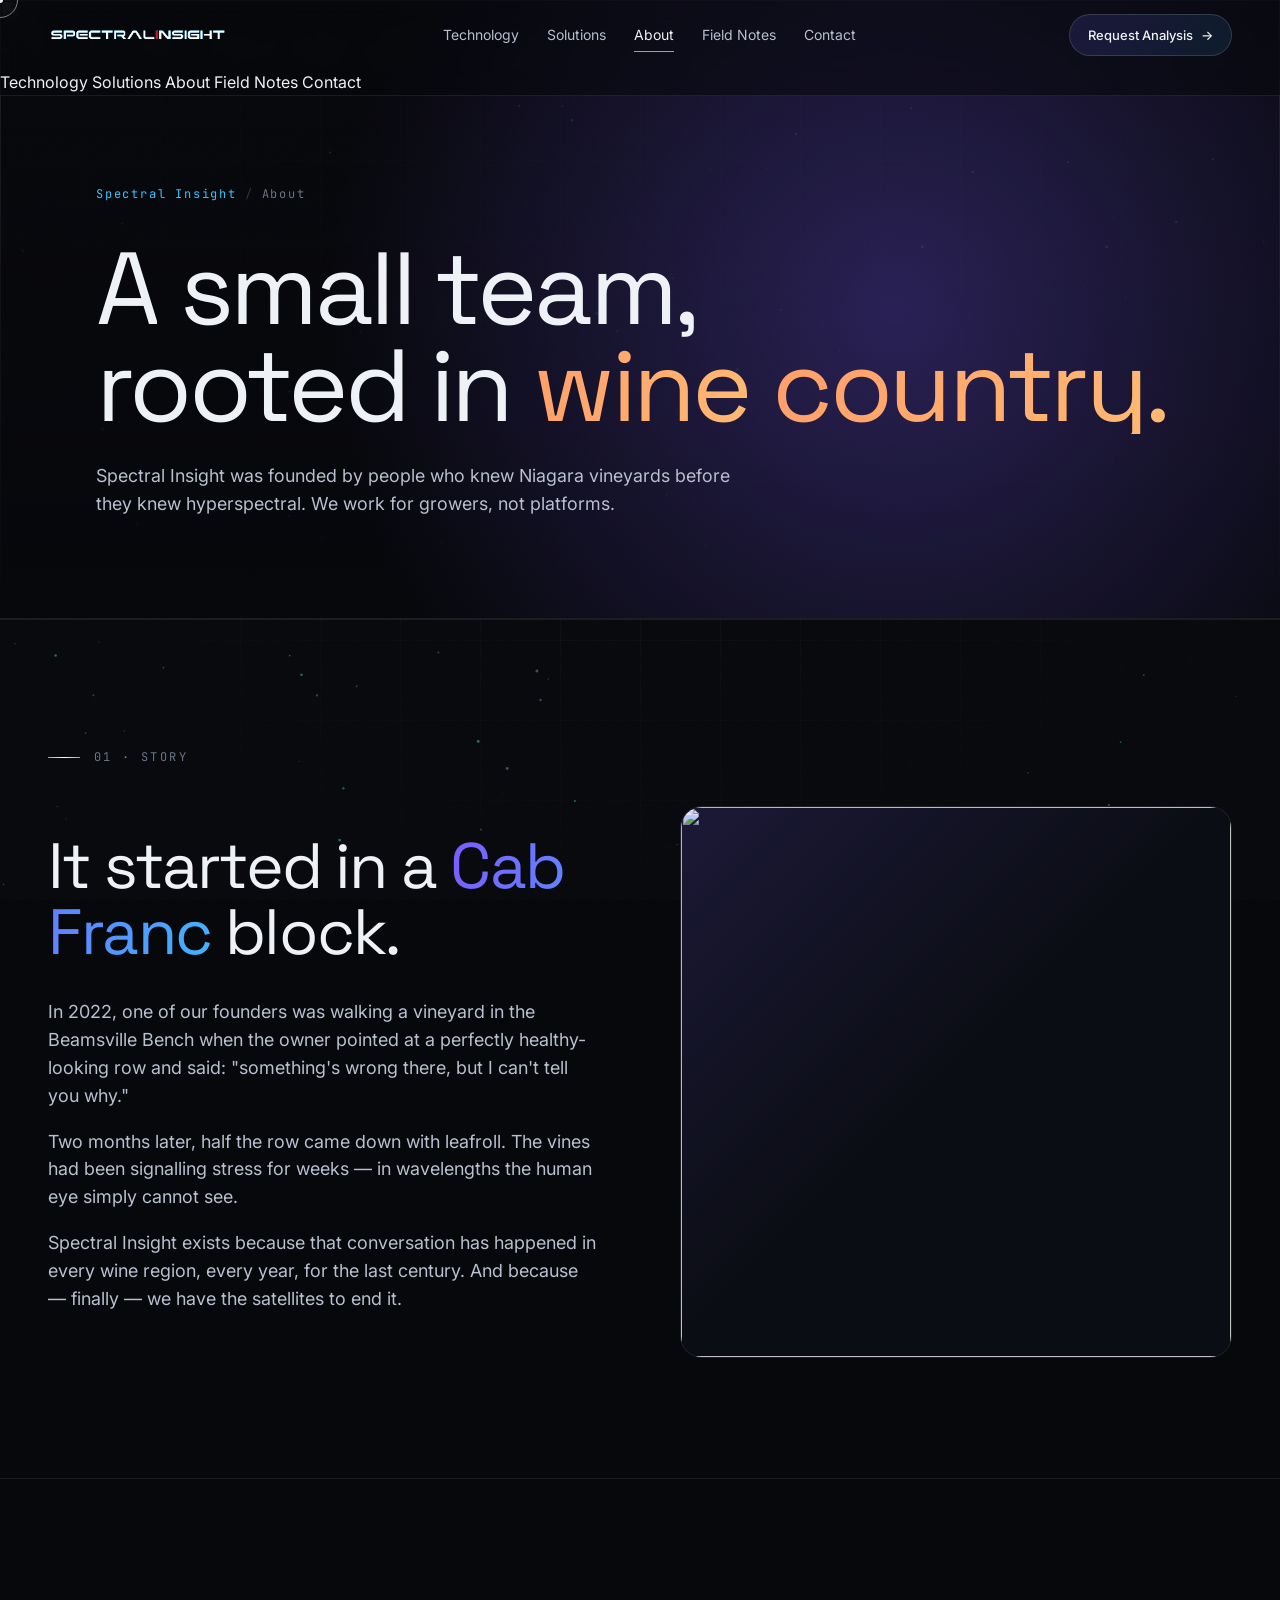
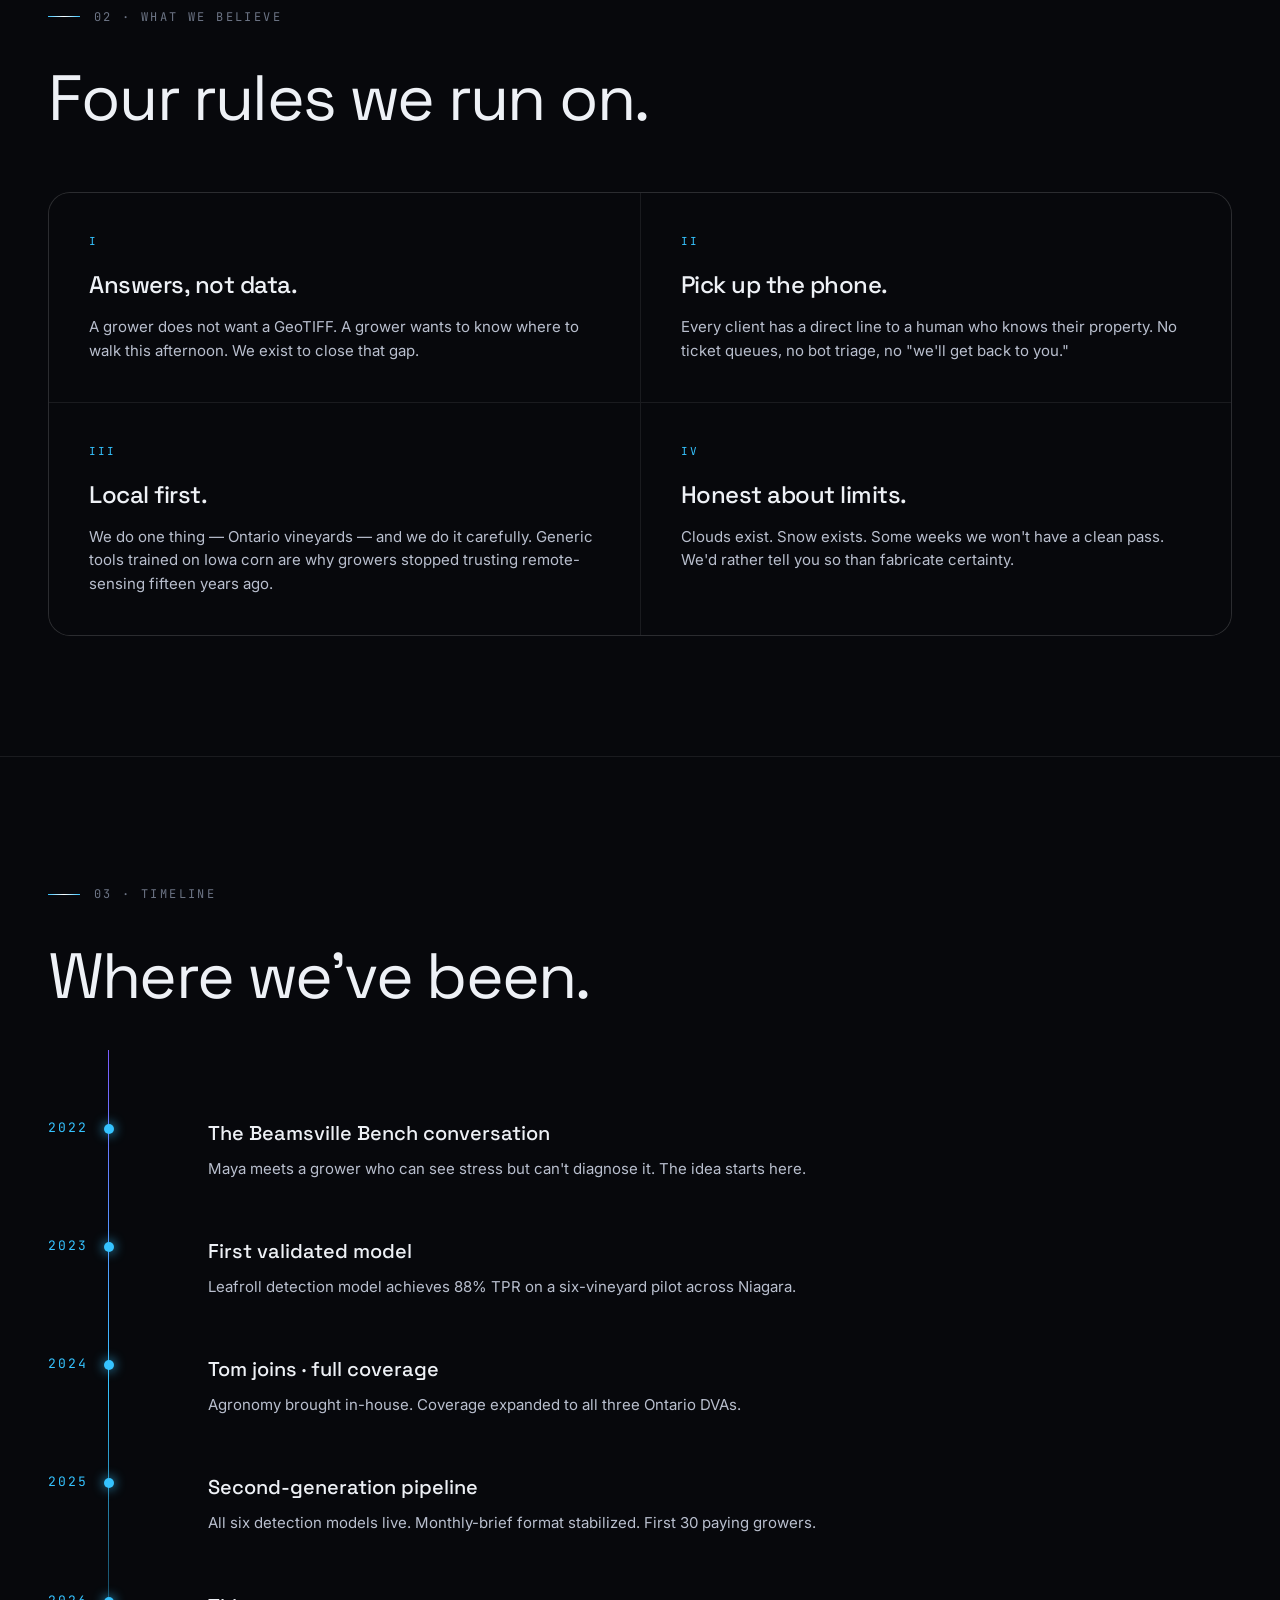
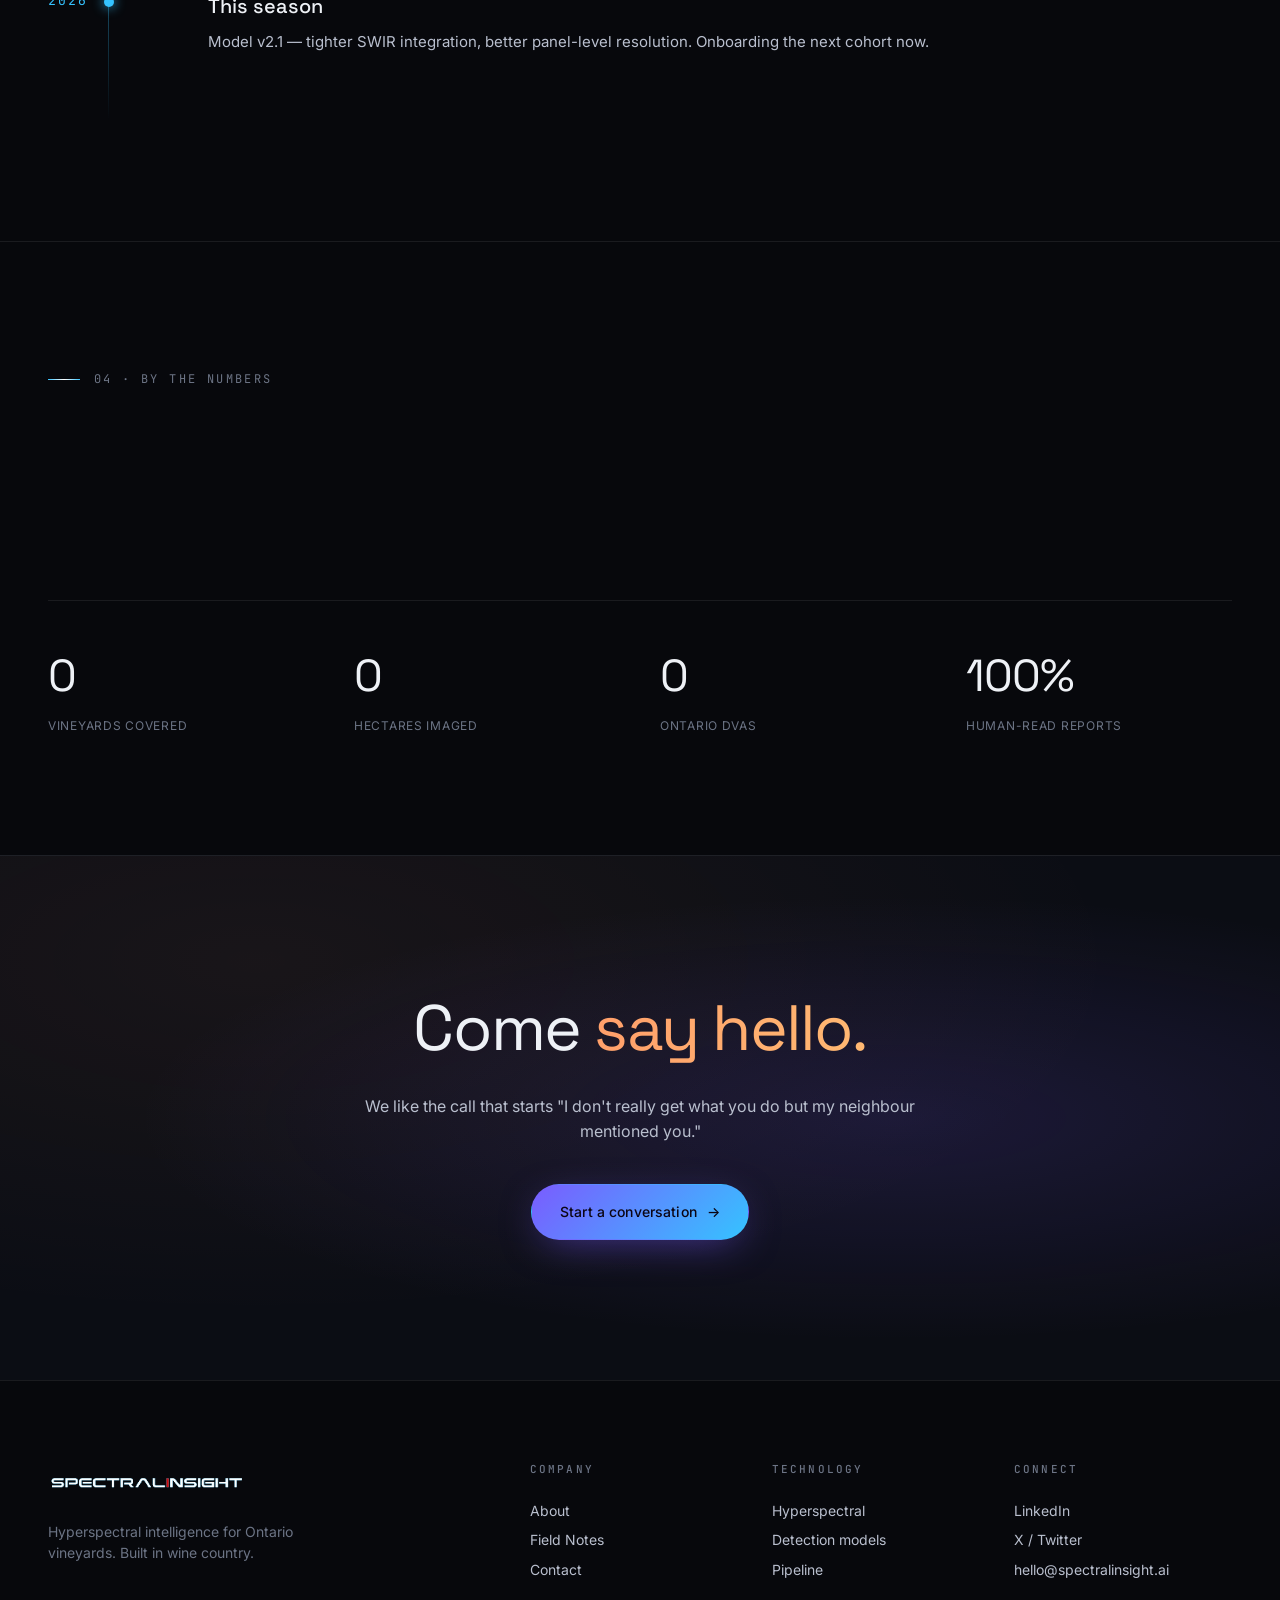
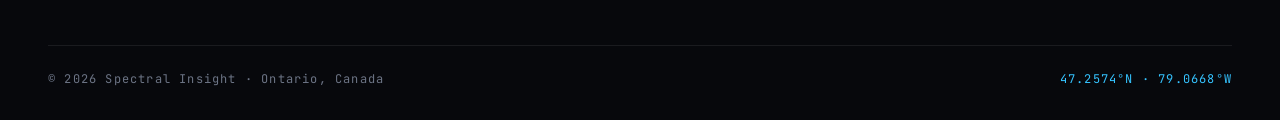
==== about.html @ 25aeb868 "Initial commit: Spectral Insight futuristic multi-page website Seven-page site for a hyperspectral v" ====
<!DOCTYPE html>
<html lang="en">
<head>
  <meta charset="UTF-8" />
  <meta name="viewport" content="width=device-width, initial-scale=1.0" />
  <title>About — Spectral Insight</title>
  <meta name="description" content="A small team in Ontario wine country turning orbital signal into morning-coffee reading." />
  <link rel="preconnect" href="https://fonts.googleapis.com" />
  <link rel="preconnect" href="https://fonts.gstatic.com" crossorigin />
  <link href="https://fonts.googleapis.com/css2?family=Space+Grotesk:wght@300;400;500;600;700&family=Inter:wght@300;400;500;600&family=JetBrains+Mono:wght@400;500&display=swap" rel="stylesheet" />
  <link rel="stylesheet" href="styles.css" />
</head>
<body>

  <div class="loader" id="loader">
    <div class="loader-orbit"></div>
    <div class="loader-progress"></div>
    <div class="loader-label">INITIALIZING · ABOUT</div>
  </div>

  <div class="cursor"></div>
  <div class="cursor-follow"></div>
  <div class="scroll-progress" id="scrollProgress"></div>

  <canvas class="starfield" id="starfield"></canvas>
  <div class="grid-overlay"></div>
  <div class="noise"></div>

  <header class="nav" id="nav">
    <div class="nav-inner">
      <a href="index.html" class="logo" data-hover>
        <img src="logo.png" alt="Spectral Insight" class="logo-img" />
      </a>
      <nav class="nav-links">
        <a href="technology.html" data-hover>Technology</a>
        <a href="solutions.html" data-hover>Solutions</a>
        <a href="about.html" class="active" data-hover>About</a>
        <a href="insights.html" data-hover>Field Notes</a>
        <a href="contact.html" data-hover>Contact</a>
      </nav>
      <a href="contact.html" class="cta-pill" data-hover>
        <span>Request Analysis</span>
        <span class="cta-arrow">→</span>
      </a>
      <button class="nav-menu-btn" id="menuBtn" aria-label="Menu"><span></span><span></span><span></span></button>
    </div>
    <div class="nav-mobile" id="navMobile">
      <a href="technology.html">Technology</a>
      <a href="solutions.html">Solutions</a>
      <a href="about.html">About</a>
      <a href="insights.html">Field Notes</a>
      <a href="contact.html">Contact</a>
    </div>
  </header>

  <!-- PAGE HEADER -->
  <section class="page-header">
    <div class="page-header-bg">
      <img src="https://images.unsplash.com/photo-1519046904884-53103b34b206?w=2400&q=85" alt="" />
    </div>
    <div class="container">
      <div class="breadcrumb">
        <a href="index.html">Spectral Insight</a>
        <span class="sep">/</span>
        <span>About</span>
      </div>
      <h1 class="page-title split-reveal">
        <span class="word"><span>A</span></span>
        <span class="word"><span>small</span></span>
        <span class="word"><span>team,</span></span><br>
        <span class="word"><span>rooted</span></span>
        <span class="word"><span>in</span></span>
        <span class="word"><span class="gradient-text-warm">wine</span></span>
        <span class="word"><span class="gradient-text-warm">country.</span></span>
      </h1>
      <p class="page-subtitle">
        Spectral Insight was founded by people who knew Niagara vineyards
        before they knew hyperspectral. We work for growers, not platforms.
      </p>
    </div>
  </section>

  <!-- STORY -->
  <section class="tech-section">
    <div class="container">
      <div class="section-label">
        <span class="label-bar"></span>
        01 · STORY
      </div>
      <div class="tech-split">
        <div>
          <h2 class="h-big">
            It started in a <span class="gradient-text">Cab Franc</span> block.
          </h2>
          <p class="lead">
            In 2022, one of our founders was walking a vineyard in the
            Beamsville Bench when the owner pointed at a perfectly healthy-looking
            row and said: "something's wrong there, but I can't tell you why."
          </p>
          <p class="lead">
            Two months later, half the row came down with leafroll.
            The vines had been signalling stress for weeks — in wavelengths
            the human eye simply cannot see.
          </p>
          <p class="lead">
            Spectral Insight exists because that conversation has happened in
            every wine region, every year, for the last century. And because
            — finally — we have the satellites to end it.
          </p>
        </div>
        <div class="tech-viz">
          <img src="https://images.unsplash.com/photo-1470162656305-6f429ba817bf?w=1200&q=85" alt="" />
          <div class="tech-viz-overlay"></div>
        </div>
      </div>
    </div>
  </section>

  <!-- VALUES -->
  <section class="tech-section">
    <div class="container">
      <div class="section-label">
        <span class="label-bar"></span>
        02 · WHAT WE BELIEVE
      </div>
      <h2 class="h-big">Four rules we run on.</h2>

      <div class="values-grid">
        <div class="value-cell" data-hover>
          <div class="num">I</div>
          <h3>Answers, not data.</h3>
          <p>A grower does not want a GeoTIFF. A grower wants to know where
          to walk this afternoon. We exist to close that gap.</p>
        </div>
        <div class="value-cell" data-hover>
          <div class="num">II</div>
          <h3>Pick up the phone.</h3>
          <p>Every client has a direct line to a human who knows their
          property. No ticket queues, no bot triage, no "we'll get back to you."</p>
        </div>
        <div class="value-cell" data-hover>
          <div class="num">III</div>
          <h3>Local first.</h3>
          <p>We do one thing — Ontario vineyards — and we do it carefully.
          Generic tools trained on Iowa corn are why growers stopped
          trusting remote-sensing fifteen years ago.</p>
        </div>
        <div class="value-cell" data-hover>
          <div class="num">IV</div>
          <h3>Honest about limits.</h3>
          <p>Clouds exist. Snow exists. Some weeks we won't have a clean
          pass. We'd rather tell you so than fabricate certainty.</p>
        </div>
      </div>
    </div>
  </section>

  <!-- TIMELINE -->
  <section class="tech-section">
    <div class="container">
      <div class="section-label">
        <span class="label-bar"></span>
        03 · TIMELINE
      </div>
      <h2 class="h-big">Where we've been.</h2>

      <div class="timeline">
        <div class="timeline-item" data-hover>
          <div class="year">2022</div>
          <div>
            <h4>The Beamsville Bench conversation</h4>
            <p>Maya meets a grower who can see stress but can't diagnose it. The idea starts here.</p>
          </div>
        </div>
        <div class="timeline-item" data-hover>
          <div class="year">2023</div>
          <div>
            <h4>First validated model</h4>
            <p>Leafroll detection model achieves 88% TPR on a six-vineyard pilot across Niagara.</p>
          </div>
        </div>
        <div class="timeline-item" data-hover>
          <div class="year">2024</div>
          <div>
            <h4>Tom joins · full coverage</h4>
            <p>Agronomy brought in-house. Coverage expanded to all three Ontario DVAs.</p>
          </div>
        </div>
        <div class="timeline-item" data-hover>
          <div class="year">2025</div>
          <div>
            <h4>Second-generation pipeline</h4>
            <p>All six detection models live. Monthly-brief format stabilized. First 30 paying growers.</p>
          </div>
        </div>
        <div class="timeline-item" data-hover>
          <div class="year">2026</div>
          <div>
            <h4>This season</h4>
            <p>Model v2.1 — tighter SWIR integration, better panel-level resolution. Onboarding the next cohort now.</p>
          </div>
        </div>
      </div>
    </div>
  </section>

  <!-- NUMBERS -->
  <section class="tech-section" style="border-top: 1px solid var(--line);">
    <div class="container">
      <div class="section-label">
        <span class="label-bar"></span>
        04 · BY THE NUMBERS
      </div>
      <h2 class="h-big">Ontario coverage, <span class="gradient-text">2026 season.</span></h2>
      <div class="hero-stats" style="max-width: 100%; grid-template-columns: repeat(4, 1fr); margin-top: 40px;">
        <div class="stat">
          <div class="stat-num" data-count="47">0</div>
          <div class="stat-label">Vineyards covered</div>
        </div>
        <div class="stat">
          <div class="stat-num" data-count="1240">0</div>
          <div class="stat-label">Hectares imaged</div>
        </div>
        <div class="stat">
          <div class="stat-num" data-count="3">0</div>
          <div class="stat-label">Ontario DVAs</div>
        </div>
        <div class="stat">
          <div class="stat-num">100%</div>
          <div class="stat-label">Human-read reports</div>
        </div>
      </div>
    </div>
  </section>

  <!-- CTA -->
  <section class="cta-final">
    <div class="container">
      <div style="max-width: 700px; text-align:center; margin: 0 auto;">
        <h2 class="h-big">
          Come <span class="gradient-text-warm">say hello.</span>
        </h2>
        <p class="lead" style="margin-left:auto; margin-right:auto;">
          We like the call that starts "I don't really get what you do but my neighbour mentioned you."
        </p>
        <div style="margin-top: 40px;">
          <a href="contact.html" class="btn btn-primary magnetic" data-hover>
            <span>Start a conversation</span>
            <span class="cta-arrow">→</span>
          </a>
        </div>
      </div>
    </div>
  </section>

  <footer class="footer">
    <div class="container">
      <div class="footer-top">
        <div class="footer-brand">
          <div class="logo">
            <img src="logo.png" alt="Spectral Insight" class="logo-img" />
          </div>
          <p class="muted">Hyperspectral intelligence for Ontario vineyards. Built in wine country.</p>
        </div>
        <div class="footer-cols">
          <div>
            <h4>Company</h4>
            <a href="about.html">About</a>
            <a href="insights.html">Field Notes</a>
            <a href="contact.html">Contact</a>
          </div>
          <div>
            <h4>Technology</h4>
            <a href="technology.html">Hyperspectral</a>
            <a href="solutions.html">Detection models</a>
            <a href="technology.html#pipeline">Pipeline</a>
          </div>
          <div>
            <h4>Connect</h4>
            <a href="#">LinkedIn</a>
            <a href="#">X / Twitter</a>
            <a href="mailto:hello@spectralinsight.ai">hello@spectralinsight.ai</a>
          </div>
        </div>
      </div>
      <div class="footer-bottom">
        <span>© 2026 Spectral Insight · Ontario, Canada</span>
        <span class="mono">47.2574°N · 79.0668°W</span>
      </div>
    </div>
  </footer>

  <script src="script.js"></script>
</body>
</html>
---- styles.css ----
/* ============================================================
   SPECTRAL INSIGHT — FUTURISTIC MULTI-PAGE SITE
   Design language: dark orbital, hyperspectral violet→cyan,
   warm amber accents, heavy animation, scientific typography.
   ============================================================ */

:root {
  --bg:        #07080c;
  --bg-2:      #0b0d14;
  --bg-3:      #11131d;
  --bg-card:   #0e1018;
  --ink:       #eef1f6;
  --ink-2:     #b9bfce;
  --ink-mute:  #6c7485;
  --line:      rgba(255,255,255,0.08);
  --line-2:    rgba(255,255,255,0.14);

  /* hyperspectral violet → cyan → green */
  --acc-1: #7a5cff;
  --acc-2: #35c3ff;
  --acc-3: #5affd1;
  /* warm — sunrise over vineyards */
  --warm-1: #ff9f6a;
  --warm-2: #ffd27a;
  /* semantic */
  --danger: #ff5478;
  --ok:     #6bfcb0;

  --radius: 14px;
  --radius-lg: 22px;
  --max: 1280px;
  --max-wide: 1480px;
  --pad: clamp(20px, 4vw, 48px);

  --font-display: 'Space Grotesk', system-ui, sans-serif;
  --font-body:    'Inter', system-ui, sans-serif;
  --font-mono:    'JetBrains Mono', ui-monospace, monospace;

  --ease-out: cubic-bezier(0.22, 1, 0.36, 1);
  --ease-in-out: cubic-bezier(0.65, 0, 0.35, 1);
}

* { box-sizing: border-box; margin: 0; padding: 0; }

html {
  scroll-behavior: smooth;
  scrollbar-color: #35c3ff #0b0d14;
  scrollbar-width: thin;
}
html::-webkit-scrollbar { width: 8px; }
html::-webkit-scrollbar-track { background: var(--bg-2); }
html::-webkit-scrollbar-thumb { background: linear-gradient(180deg, var(--acc-1), var(--acc-2)); border-radius: 4px; }

body {
  font-family: var(--font-body);
  background: var(--bg);
  color: var(--ink);
  line-height: 1.55;
  -webkit-font-smoothing: antialiased;
  overflow-x: hidden;
  cursor: none;
}
@media (pointer: coarse) { body { cursor: auto; } .cursor, .cursor-follow { display: none !important; } }

img { display: block; max-width: 100%; }
a { color: inherit; text-decoration: none; }
button { font: inherit; cursor: none; border: none; background: none; color: inherit; }

.container {
  max-width: var(--max);
  margin: 0 auto;
  padding: 0 var(--pad);
}
.container-wide {
  max-width: var(--max-wide);
  margin: 0 auto;
  padding: 0 var(--pad);
}

/* ============================================================
   LOADER
============================================================ */
.loader {
  position: fixed; inset: 0;
  background: var(--bg);
  z-index: 9999;
  display: flex; align-items: center; justify-content: center;
  flex-direction: column; gap: 32px;
  transition: opacity .8s var(--ease-out), visibility .8s var(--ease-out);
}
.loader.done { opacity: 0; visibility: hidden; }
.loader-orbit {
  position: relative;
  width: 80px; height: 80px;
}
.loader-orbit::before,
.loader-orbit::after {
  content: ''; position: absolute; inset: 0;
  border: 1px solid var(--line-2);
  border-top-color: var(--acc-2);
  border-radius: 50%;
  animation: spin 1.6s linear infinite;
}
.loader-orbit::after {
  inset: 16px;
  border-top-color: var(--acc-1);
  animation-duration: 1.1s;
  animation-direction: reverse;
}
.loader-label {
  font-family: var(--font-mono);
  font-size: 11px;
  letter-spacing: 0.3em;
  color: var(--ink-mute);
}
.loader-progress {
  width: 160px; height: 1px;
  background: var(--line);
  overflow: hidden;
}
.loader-progress::after {
  content: '';
  display: block; height: 100%;
  background: linear-gradient(90deg, var(--acc-1), var(--acc-2));
  animation: load 1.8s var(--ease-out) forwards;
}
@keyframes load { from { width: 0; } to { width: 100%; } }
@keyframes spin { to { transform: rotate(360deg); } }

/* ============================================================
   CUSTOM CURSOR
============================================================ */
.cursor, .cursor-follow {
  position: fixed;
  pointer-events: none;
  z-index: 9998;
  top: 0; left: 0;
  transform: translate(-50%, -50%);
  transition: transform .15s ease, width .25s ease, height .25s ease, background .25s;
  mix-blend-mode: difference;
}
.cursor {
  width: 6px; height: 6px;
  background: #fff;
  border-radius: 50%;
}
.cursor-follow {
  width: 36px; height: 36px;
  border: 1px solid rgba(255,255,255,0.5);
  border-radius: 50%;
  transition: transform .4s var(--ease-out), width .3s, height .3s, border-color .3s;
}
.cursor.hover { width: 12px; height: 12px; }
.cursor-follow.hover { width: 60px; height: 60px; border-color: var(--acc-2); }

/* ============================================================
   SCROLL PROGRESS
============================================================ */
.scroll-progress {
  position: fixed; top: 0; left: 0;
  height: 2px;
  width: 0;
  background: linear-gradient(90deg, var(--acc-1), var(--acc-2), var(--acc-3));
  z-index: 999;
  transition: width .1s linear;
  box-shadow: 0 0 10px var(--acc-2);
}

/* ============================================================
   AMBIENT LAYERS
============================================================ */
.grid-overlay {
  position: fixed; inset: 0;
  background-image:
    linear-gradient(rgba(255,255,255,0.025) 1px, transparent 1px),
    linear-gradient(90deg, rgba(255,255,255,0.025) 1px, transparent 1px);
  background-size: 80px 80px;
  pointer-events: none;
  z-index: 1;
  mask-image: radial-gradient(ellipse at 50% 30%, black 40%, transparent 80%);
}
.noise {
  position: fixed; inset: 0;
  pointer-events: none;
  z-index: 2;
  opacity: 0.04;
  background-image: url("data:image/svg+xml;utf8,<svg xmlns='http://www.w3.org/2000/svg' width='120' height='120'><filter id='n'><feTurbulence type='fractalNoise' baseFrequency='0.9' numOctaves='2'/></filter><rect width='100%' height='100%' filter='url(%23n)' opacity='0.8'/></svg>");
}
.starfield {
  position: fixed; inset: 0;
  pointer-events: none;
  z-index: 1;
  opacity: 0.6;
}

/* ============================================================
   NAV
============================================================ */
.nav {
  position: fixed; top: 0; left: 0; right: 0;
  z-index: 100;
  backdrop-filter: blur(14px);
  -webkit-backdrop-filter: blur(14px);
  background: rgba(7,8,12,0.55);
  border-bottom: 1px solid var(--line);
  transition: background .3s ease, border-color .3s ease, transform .4s var(--ease-out);
}
.nav.hidden { transform: translateY(-100%); }
.nav.scrolled {
  background: rgba(7,8,12,0.85);
  border-bottom-color: rgba(255,255,255,0.12);
}
.nav-inner {
  max-width: var(--max-wide);
  margin: 0 auto;
  padding: 14px var(--pad);
  display: flex; align-items: center; justify-content: space-between;
  gap: 24px;
}
.logo {
  display: flex; align-items: center; gap: 10px;
  font-family: var(--font-display);
  font-weight: 500;
  font-size: 16px;
  letter-spacing: -0.01em;
  color: var(--ink);
}
.logo-img {
  height: 40px;
  width: auto;
  display: block;
  transition: filter .3s ease, transform .3s ease;
  filter: drop-shadow(0 0 0 var(--acc-2));
}
.logo:hover .logo-img {
  filter: drop-shadow(0 0 10px rgba(53,195,255,0.4));
  transform: translateY(-1px);
}
.footer .logo-img { height: 44px; }

.nav-links {
  display: flex; gap: 28px;
  font-size: 14px;
  color: var(--ink-2);
}
.nav-links a {
  position: relative;
  padding: 6px 0;
  transition: color .2s;
}
.nav-links a:hover,
.nav-links a.active { color: var(--ink); }
.nav-links a::after {
  content: ''; position: absolute; left: 0; bottom: 0;
  height: 1px; width: 0; background: var(--acc-2);
  transition: width .3s var(--ease-out);
}
.nav-links a:hover::after,
.nav-links a.active::after { width: 100%; }

.cta-pill {
  display: inline-flex; align-items: center; gap: 8px;
  padding: 10px 18px;
  border: 1px solid var(--line-2);
  border-radius: 100px;
  font-size: 13px;
  font-weight: 500;
  background: linear-gradient(135deg, rgba(122,92,255,0.15), rgba(53,195,255,0.10));
  transition: all .3s ease;
  position: relative;
  overflow: hidden;
}
.cta-pill::before {
  content: '';
  position: absolute; inset: 0;
  background: linear-gradient(135deg, var(--acc-1), var(--acc-2));
  opacity: 0;
  transition: opacity .3s;
  z-index: -1;
}
.cta-pill:hover {
  border-color: rgba(122,92,255,0.5);
  transform: translateY(-1px);
  box-shadow: 0 10px 30px -10px rgba(122,92,255,0.4);
  color: #0b0514;
}
.cta-pill:hover::before { opacity: 1; }
.cta-arrow { transition: transform .3s; display: inline-block; }
.cta-pill:hover .cta-arrow { transform: translateX(4px); }

.nav-menu-btn {
  display: none;
  padding: 10px;
  gap: 5px;
  flex-direction: column;
}
.nav-menu-btn span {
  width: 22px; height: 1px;
  background: var(--ink);
  transition: transform .3s;
}

@media (max-width: 900px) {
  .nav-links { display: none; }
  .nav-menu-btn { display: flex; }
  .cta-pill { display: none; }

  .nav-mobile {
    position: fixed; inset: 64px 0 0 0;
    background: var(--bg);
    padding: 40px var(--pad);
    transform: translateX(100%);
    transition: transform .4s var(--ease-out);
    z-index: 99;
  }
  .nav-mobile.open { transform: none; }
  .nav-mobile a {
    display: block;
    font-family: var(--font-display);
    font-size: 32px;
    padding: 18px 0;
    border-bottom: 1px solid var(--line);
  }
}

/* ============================================================
   PAGE HEADER (inner pages)
============================================================ */
.page-header {
  position: relative;
  padding: 180px var(--pad) 100px;
  overflow: hidden;
  border-bottom: 1px solid var(--line);
  z-index: 3;
}
.page-header-bg {
  position: absolute; inset: 0;
  z-index: -1;
}
.page-header-bg img {
  width: 100%; height: 100%;
  object-fit: cover;
  opacity: 0.25;
  filter: saturate(0.6);
}
.page-header-bg::after {
  content: '';
  position: absolute; inset: 0;
  background:
    radial-gradient(circle at 70% 50%, rgba(122,92,255,0.3), transparent 60%),
    linear-gradient(180deg, rgba(7,8,12,0.5), var(--bg));
}
.page-header .container { position: relative; z-index: 2; }
.breadcrumb {
  display: inline-flex; align-items: center; gap: 8px;
  font-family: var(--font-mono);
  font-size: 12px;
  letter-spacing: 0.15em;
  color: var(--ink-mute);
  margin-bottom: 36px;
}
.breadcrumb a { color: var(--acc-2); }
.breadcrumb .sep { opacity: 0.4; }
.page-title {
  font-family: var(--font-display);
  font-weight: 400;
  font-size: clamp(48px, 8vw, 120px);
  line-height: 0.95;
  letter-spacing: -0.035em;
  margin-bottom: 28px;
  max-width: 18ch;
}
.page-subtitle {
  font-size: clamp(17px, 1.4vw, 21px);
  color: var(--ink-2);
  max-width: 60ch;
}

/* ============================================================
   HERO (homepage)
============================================================ */
.hero {
  position: relative;
  min-height: 100vh;
  padding: 160px var(--pad) 120px;
  display: flex; align-items: center; justify-content: center;
  overflow: hidden;
  z-index: 3;
}
.hero-bg {
  position: absolute; inset: 0;
  z-index: 0;
}
.hero-img {
  width: 100%; height: 100%;
  object-fit: cover;
  opacity: 0.45;
  filter: saturate(0.6) hue-rotate(200deg) contrast(1.1);
  transform: scale(1.05);
  animation: slow-zoom 30s ease-in-out infinite alternate;
}
@keyframes slow-zoom {
  from { transform: scale(1.05) translate(0,0); }
  to   { transform: scale(1.12) translate(-1%, -1%); }
}
.hero-gradient {
  position: absolute; inset: 0;
  background:
    radial-gradient(circle at 70% 30%, rgba(122,92,255,0.28), transparent 55%),
    radial-gradient(circle at 20% 70%, rgba(53,195,255,0.18), transparent 60%),
    linear-gradient(180deg, rgba(7,8,12,0.6) 0%, var(--bg) 85%);
}

.hero-content {
  position: relative;
  z-index: 4;
  max-width: var(--max);
  width: 100%;
  margin: 0 auto;
}
.hero-eyebrow {
  display: inline-flex; align-items: center; gap: 10px;
  font-family: var(--font-mono);
  font-size: 12px;
  letter-spacing: 0.12em;
  color: var(--ink-2);
  padding: 8px 14px;
  border: 1px solid var(--line-2);
  border-radius: 100px;
  margin-bottom: 36px;
  background: rgba(255,255,255,0.02);
  animation: slide-up 1s var(--ease-out) both;
}
.pulse-dot {
  width: 8px; height: 8px;
  border-radius: 50%;
  background: var(--acc-3);
  box-shadow: 0 0 0 0 rgba(90,255,209,0.6);
  animation: pulse 2s infinite;
}
.pulse-dot.green { background: #6bfcb0; }
@keyframes pulse {
  0%   { box-shadow: 0 0 0 0 rgba(90,255,209,0.6); }
  70%  { box-shadow: 0 0 0 12px rgba(90,255,209,0); }
  100% { box-shadow: 0 0 0 0 rgba(90,255,209,0); }
}

.hero-title {
  font-family: var(--font-display);
  font-weight: 500;
  font-size: clamp(42px, 7.5vw, 120px);
  line-height: 0.96;
  letter-spacing: -0.035em;
  margin-bottom: 28px;
  max-width: 16ch;
}

/* Split-text reveal */
.split-reveal .word {
  display: inline-block;
  overflow: hidden;
  vertical-align: top;
}
.split-reveal .word span {
  display: inline-block;
  transform: translateY(110%);
  animation: word-rise 1.1s var(--ease-out) forwards;
}
@keyframes word-rise { to { transform: translateY(0); } }
.split-reveal .word:nth-child(1) span { animation-delay: 0.1s; }
.split-reveal .word:nth-child(2) span { animation-delay: 0.2s; }
.split-reveal .word:nth-child(3) span { animation-delay: 0.3s; }
.split-reveal .word:nth-child(4) span { animation-delay: 0.4s; }
.split-reveal .word:nth-child(5) span { animation-delay: 0.5s; }
.split-reveal .word:nth-child(6) span { animation-delay: 0.6s; }
.split-reveal .word:nth-child(7) span { animation-delay: 0.7s; }
.split-reveal .word:nth-child(8) span { animation-delay: 0.8s; }

.gradient-text {
  background: linear-gradient(100deg, var(--acc-1), var(--acc-2) 60%, var(--acc-3));
  -webkit-background-clip: text;
  background-clip: text;
  color: transparent;
  background-size: 200% 100%;
  animation: gradient-shift 8s ease-in-out infinite;
}
.gradient-text-warm {
  background: linear-gradient(100deg, var(--warm-1), var(--warm-2));
  -webkit-background-clip: text;
  background-clip: text;
  color: transparent;
  background-size: 200% 100%;
  animation: gradient-shift 8s ease-in-out infinite;
}
@keyframes gradient-shift {
  0%, 100% { background-position: 0% 50%; }
  50%      { background-position: 100% 50%; }
}
.italic { font-style: italic; font-family: 'Space Grotesk', serif; }

.hero-sub {
  font-size: clamp(16px, 1.4vw, 20px);
  color: var(--ink-2);
  max-width: 56ch;
  margin-bottom: 44px;
  animation: slide-up 1s var(--ease-out) 0.7s both;
}
@keyframes slide-up {
  from { opacity: 0; transform: translateY(24px); }
  to   { opacity: 1; transform: none; }
}

.hero-ctas {
  display: flex; gap: 14px; flex-wrap: wrap;
  margin-bottom: 72px;
  animation: slide-up 1s var(--ease-out) 0.9s both;
}
.btn {
  display: inline-flex; align-items: center; gap: 10px;
  padding: 16px 28px;
  border-radius: 100px;
  font-size: 14px;
  font-weight: 500;
  letter-spacing: 0.01em;
  transition: all .3s ease;
  border: 1px solid transparent;
  position: relative;
  overflow: hidden;
}
.btn-primary {
  background: linear-gradient(135deg, var(--acc-1) 0%, var(--acc-2) 100%);
  color: #0b0514;
  box-shadow: 0 10px 40px -12px rgba(122,92,255,0.6);
}
.btn-primary::after {
  content: '';
  position: absolute; inset: 0;
  background: linear-gradient(135deg, var(--acc-2), var(--acc-3));
  opacity: 0; transition: opacity .3s;
}
.btn-primary span { position: relative; z-index: 1; }
.btn-primary:hover {
  transform: translateY(-2px);
  box-shadow: 0 20px 50px -10px rgba(122,92,255,0.8);
}
.btn-primary:hover::after { opacity: 1; }
.btn-primary .cta-arrow { transition: transform .3s; }
.btn-primary:hover .cta-arrow { transform: translateX(5px); }

.btn-ghost {
  border-color: var(--line-2);
  color: var(--ink);
}
.btn-ghost:hover {
  background: rgba(255,255,255,0.04);
  border-color: rgba(255,255,255,0.3);
}
.btn.wide { width: 100%; justify-content: center; padding: 18px; }

.hero-stats {
  display: grid;
  grid-template-columns: repeat(3, 1fr);
  gap: 40px;
  max-width: 640px;
  padding-top: 40px;
  border-top: 1px solid var(--line);
  animation: slide-up 1s var(--ease-out) 1.1s both;
}
.stat-num {
  font-family: var(--font-display);
  font-size: clamp(32px, 3.5vw, 48px);
  font-weight: 400;
  letter-spacing: -0.02em;
  color: var(--ink);
}
.stat-label {
  font-size: 12px;
  color: var(--ink-mute);
  letter-spacing: 0.06em;
  text-transform: uppercase;
  margin-top: 6px;
}

@media (max-width: 640px) {
  .hero-stats { grid-template-columns: 1fr 1fr; gap: 24px; }
  .hero-stats .stat:nth-child(3) { grid-column: 1 / -1; }
}

/* --- Orbit graphic --- */
.orbit {
  position: absolute;
  right: -200px;
  top: 50%;
  transform: translateY(-50%);
  width: 900px; height: 900px;
  z-index: 1;
  opacity: 0.5;
  pointer-events: none;
}
.orbit-ring {
  position: absolute;
  inset: 0;
  border: 1px solid rgba(255,255,255,0.12);
  border-radius: 50%;
}
.orbit-ring.r1 { inset: 0; animation: orbit-rot 60s linear infinite; }
.orbit-ring.r2 { inset: 80px; border-color: rgba(122,92,255,0.25); animation: orbit-rot 40s linear infinite reverse; }
.orbit-ring.r3 { inset: 180px; border-color: rgba(53,195,255,0.2); animation: orbit-rot 25s linear infinite; }
.orbit-ring::before {
  content: ''; position: absolute;
  width: 6px; height: 6px;
  background: var(--acc-2);
  border-radius: 50%;
  top: 50%; left: -3px;
  box-shadow: 0 0 12px var(--acc-2);
}
.orbit-ring.r2::before { background: var(--acc-1); box-shadow: 0 0 12px var(--acc-1); }
.orbit-ring.r3::before { background: var(--acc-3); box-shadow: 0 0 12px var(--acc-3); }
@keyframes orbit-rot { to { transform: rotate(360deg); } }

.satellite {
  position: absolute;
  top: 50%; left: 50%;
  width: 0; height: 0;
  transform-origin: 0 0;
  animation: orbit 18s linear infinite;
}
.satellite svg {
  position: absolute;
  top: -450px; left: -11px;
  filter: drop-shadow(0 0 8px rgba(53,195,255,0.8));
}
@keyframes orbit {
  from { transform: rotate(0); }
  to   { transform: rotate(360deg); }
}

.scroll-cue {
  position: absolute;
  bottom: 40px; left: 50%;
  transform: translateX(-50%);
  display: flex; flex-direction: column; align-items: center; gap: 10px;
  font-family: var(--font-mono);
  font-size: 10px;
  letter-spacing: 0.3em;
  color: var(--ink-mute);
  z-index: 5;
  animation: slide-up 1s var(--ease-out) 1.3s both;
}
.scroll-line {
  width: 1px; height: 48px;
  background: linear-gradient(180deg, transparent, var(--ink-mute), transparent);
  animation: scroll-flow 2s linear infinite;
}
@keyframes scroll-flow {
  0% { background-position: 0 -48px; }
  100% { background-position: 0 48px; }
}

/* ============================================================
   STRIP
============================================================ */
.strip {
  background: var(--bg-2);
  border-block: 1px solid var(--line);
  overflow: hidden;
  position: relative;
  z-index: 3;
}
.strip-track {
  display: flex; gap: 60px;
  padding: 18px 0;
  white-space: nowrap;
  font-family: var(--font-mono);
  font-size: 12px;
  letter-spacing: 0.15em;
  color: var(--ink-2);
  animation: marquee 40s linear infinite;
}
.strip-track span:nth-child(odd) { color: var(--acc-2); }
@keyframes marquee {
  from { transform: translateX(0); }
  to   { transform: translateX(-50%); }
}

/* ============================================================
   SECTION COMMONS
============================================================ */
.section-label {
  display: inline-flex; align-items: center; gap: 14px;
  font-family: var(--font-mono);
  font-size: 12px;
  letter-spacing: 0.2em;
  color: var(--ink-mute);
  margin-bottom: 40px;
}
.label-bar {
  width: 32px; height: 1px;
  background: var(--acc-2);
  position: relative;
  overflow: hidden;
}
.label-bar::after {
  content: '';
  position: absolute; inset: 0;
  background: linear-gradient(90deg, transparent, #fff, transparent);
  animation: bar-slide 2.5s ease-in-out infinite;
}
@keyframes bar-slide {
  from { transform: translateX(-100%); }
  to   { transform: translateX(200%); }
}
.section-label.light { color: var(--ink-2); }

.h-big {
  font-family: var(--font-display);
  font-weight: 400;
  font-size: clamp(34px, 5vw, 72px);
  line-height: 1.03;
  letter-spacing: -0.028em;
  margin-bottom: 32px;
  max-width: 22ch;
}
.lead {
  font-size: clamp(16px, 1.25vw, 19px);
  color: var(--ink-2);
  max-width: 58ch;
  margin-bottom: 18px;
}
.muted { color: var(--ink-mute); }

/* ============================================================
   MISSION
============================================================ */
.mission {
  position: relative; z-index: 3;
  padding: 140px 0;
}
.mission-grid {
  display: grid;
  grid-template-columns: 1.1fr 1fr;
  gap: 80px;
  align-items: center;
}
@media (max-width: 900px) {
  .mission-grid { grid-template-columns: 1fr; gap: 50px; }
}
.mission-visual {
  position: relative;
  aspect-ratio: 1/1;
  border-radius: var(--radius-lg);
  overflow: hidden;
  border: 1px solid var(--line-2);
}
.mission-visual img {
  width: 100%; height: 100%;
  object-fit: cover;
  filter: saturate(1.1) contrast(1.05);
  transition: transform 8s var(--ease-out);
}
.mission-visual:hover img { transform: scale(1.08); }
.mission-visual-frame {
  position: absolute; inset: 14px;
  border: 1px dashed rgba(255,255,255,0.3);
  border-radius: calc(var(--radius-lg) - 10px);
  pointer-events: none;
  animation: frame-shift 8s ease-in-out infinite;
}
@keyframes frame-shift {
  0%, 100% { inset: 14px; opacity: 0.3; }
  50%      { inset: 18px; opacity: 0.6; }
}
.tick {
  position: absolute;
  font-family: var(--font-mono);
  font-size: 10px;
  letter-spacing: 0.15em;
  color: var(--acc-3);
  background: rgba(0,0,0,0.5);
  padding: 4px 8px;
  border-radius: 4px;
  backdrop-filter: blur(8px);
}
.tick-tl { top: 24px; left: 24px; }
.tick-tr { top: 24px; right: 24px; }
.tick-bl { bottom: 24px; left: 24px; }
.tick-br { bottom: 24px; right: 24px; }

.scan-line {
  position: absolute; left: 0; right: 0;
  height: 2px;
  background: linear-gradient(90deg, transparent, var(--acc-2), transparent);
  animation: scan 3s ease-in-out infinite;
  box-shadow: 0 0 12px var(--acc-2);
  z-index: 2;
  pointer-events: none;
}
@keyframes scan {
  0%, 100% { top: 0; opacity: 0; }
  10% { opacity: 1; }
  90% { opacity: 1; }
  100% { top: 100%; opacity: 0; }
}

/* ============================================================
   TECH
============================================================ */
.tech {
  position: relative; z-index: 3;
  padding: 140px 0;
  background:
    radial-gradient(ellipse at 80% 0%, rgba(122,92,255,0.08), transparent 60%),
    var(--bg);
  border-top: 1px solid var(--line);
}

.spectrum-vis {
  position: relative;
  height: 120px;
  margin: 60px 0 80px;
  border-radius: var(--radius);
  overflow: visible;
}
.spectrum-band {
  position: absolute; inset: 40px 0 auto 0;
  height: 40px;
  border-radius: 4px;
  background: linear-gradient(
    90deg,
    #3d0a6d 0%,
    #3d36c9 12%,
    #2e8cff 25%,
    #1ed3d3 38%,
    #6bff6b 50%,
    #ffe94d 62%,
    #ff8a3d 75%,
    #ff3a2e 88%,
    #6b0a1e 100%
  );
  box-shadow: 0 0 60px rgba(122,92,255,0.4);
  position: relative;
}
.spectrum-band::before {
  content: '';
  position: absolute; top: 0; bottom: 0;
  width: 2px;
  background: rgba(255,255,255,0.9);
  box-shadow: 0 0 10px #fff;
  animation: spectrum-scan 4s ease-in-out infinite;
  border-radius: 2px;
}
@keyframes spectrum-scan {
  0%, 100% { left: 0; }
  50%      { left: calc(100% - 2px); }
}
.spectrum-marker {
  position: absolute;
  top: 0;
  width: 1px; height: 100px;
  background: rgba(255,255,255,0.4);
}
.spectrum-marker span {
  position: absolute;
  bottom: -24px;
  left: 50%;
  transform: translateX(-50%);
  white-space: nowrap;
  font-family: var(--font-mono);
  font-size: 10px;
  letter-spacing: 0.12em;
  color: var(--ink-2);
}
.spectrum-marker.m1 { left: 8%; }
.spectrum-marker.m2 { left: 30%; }
.spectrum-marker.m3 { left: 52%; }
.spectrum-marker.m4 { left: 72%; }
.spectrum-marker.m5 { left: 90%; }

.tech-grid {
  display: grid;
  grid-template-columns: repeat(3, 1fr);
  gap: 24px;
  margin-top: 60px;
}
@media (max-width: 900px) { .tech-grid { grid-template-columns: 1fr; } }
.tech-card {
  padding: 32px;
  border: 1px solid var(--line);
  border-radius: var(--radius-lg);
  background: linear-gradient(180deg, rgba(255,255,255,0.02), transparent);
  transition: all .4s ease;
  position: relative;
  overflow: hidden;
}
.tech-card::before {
  content: '';
  position: absolute; top: 0; left: 0; right: 0;
  height: 1px;
  background: linear-gradient(90deg, transparent, var(--acc-2), transparent);
  opacity: 0;
  transition: opacity .4s;
}
.tech-card::after {
  content: '';
  position: absolute; inset: -1px;
  border-radius: var(--radius-lg);
  padding: 1px;
  background: linear-gradient(135deg, transparent, var(--acc-1), transparent);
  -webkit-mask: linear-gradient(#000 0 0) content-box, linear-gradient(#000 0 0);
  mask: linear-gradient(#000 0 0) content-box, linear-gradient(#000 0 0);
  -webkit-mask-composite: xor;
  mask-composite: exclude;
  opacity: 0;
  transition: opacity .5s;
  pointer-events: none;
}
.tech-card:hover {
  border-color: var(--line-2);
  transform: translateY(-4px);
  background: linear-gradient(180deg, rgba(122,92,255,0.06), transparent);
}
.tech-card:hover::before,
.tech-card:hover::after { opacity: 1; }
.tech-num {
  font-family: var(--font-mono);
  font-size: 12px;
  color: var(--acc-2);
  letter-spacing: 0.3em;
  margin-bottom: 24px;
}
.tech-card h3 {
  font-family: var(--font-display);
  font-weight: 500;
  font-size: 22px;
  letter-spacing: -0.01em;
  margin-bottom: 12px;
}
.tech-card p {
  color: var(--ink-2);
  font-size: 15px;
}

/* ============================================================
   SOLUTIONS
============================================================ */
.solutions {
  position: relative; z-index: 3;
  padding: 140px 0;
  border-top: 1px solid var(--line);
}
.sol-grid {
  display: grid;
  grid-template-columns: repeat(3, 1fr);
  gap: 20px;
  margin-top: 60px;
}
@media (max-width: 1000px) { .sol-grid { grid-template-columns: repeat(2, 1fr); } }
@media (max-width: 640px)  { .sol-grid { grid-template-columns: 1fr; } }

.sol-card {
  position: relative;
  display: flex; flex-direction: column;
  border: 1px solid var(--line);
  border-radius: var(--radius-lg);
  overflow: hidden;
  background: var(--bg-2);
  transition: all .4s ease;
}
.sol-card:hover {
  transform: translateY(-4px);
  border-color: var(--line-2);
  box-shadow: 0 30px 60px -20px rgba(0,0,0,0.6);
}
.sol-img {
  aspect-ratio: 16/10;
  background-size: cover;
  background-position: center;
  position: relative;
  transition: transform .6s ease;
}
.sol-img::after {
  content: '';
  position: absolute; inset: 0;
  background: linear-gradient(180deg, transparent 50%, rgba(11,13,20,0.8));
}
.sol-card:hover .sol-img { transform: scale(1.04); }

.sol-body {
  padding: 24px;
  display: flex; flex-direction: column; gap: 10px;
  flex: 1;
}
.sol-tag {
  font-family: var(--font-mono);
  font-size: 10px;
  letter-spacing: 0.25em;
  color: var(--acc-2);
}
.sol-body h3 {
  font-family: var(--font-display);
  font-size: 22px;
  font-weight: 500;
  letter-spacing: -0.01em;
}
.sol-body p {
  color: var(--ink-2);
  font-size: 14px;
  flex: 1;
}
.sol-link {
  font-size: 13px;
  color: var(--ink);
  padding-top: 8px;
  border-top: 1px solid var(--line);
  transition: color .2s;
  display: inline-flex; align-items: center; gap: 6px;
}
.sol-link span { transition: transform .3s; }
.sol-card:hover .sol-link { color: var(--acc-3); }
.sol-card:hover .sol-link span { transform: translateX(4px); }

/* ============================================================
   PROCESS
============================================================ */
.process {
  position: relative; z-index: 3;
  padding: 140px 0;
  background:
    radial-gradient(ellipse at 10% 50%, rgba(255,159,106,0.06), transparent 60%),
    var(--bg);
  border-top: 1px solid var(--line);
}
.steps {
  list-style: none;
  display: grid;
  grid-template-columns: repeat(4, 1fr);
  gap: 20px;
  margin-top: 60px;
  position: relative;
}
.steps::before {
  content: '';
  position: absolute;
  top: 28px; left: 0; right: 0;
  height: 1px;
  background: linear-gradient(90deg, var(--acc-1), var(--acc-2), var(--warm-1));
  opacity: 0.4;
}
@media (max-width: 900px) {
  .steps { grid-template-columns: 1fr; }
  .steps::before { display: none; }
}
.steps li {
  padding: 28px 0 0;
  position: relative;
}
.step-num {
  font-family: var(--font-mono);
  font-size: 11px;
  color: var(--acc-2);
  letter-spacing: 0.2em;
  margin-bottom: 16px;
  background: var(--bg);
  display: inline-block;
  padding: 6px 10px;
  border: 1px solid var(--line-2);
  border-radius: 100px;
  position: relative;
  top: -42px;
}
.steps li h3 {
  font-family: var(--font-display);
  font-size: 20px;
  font-weight: 500;
  margin-top: -28px;
  margin-bottom: 12px;
}
.steps li p {
  color: var(--ink-2);
  font-size: 15px;
}

/* ============================================================
   INSIGHTS
============================================================ */
.insights {
  position: relative; z-index: 3;
  padding: 140px 0;
  border-top: 1px solid var(--line);
}
.insight-grid {
  display: grid;
  grid-template-columns: repeat(3, 1fr);
  gap: 24px;
  margin-top: 60px;
}
@media (max-width: 900px) { .insight-grid { grid-template-columns: 1fr; } }

.insight-card {
  border: 1px solid var(--line);
  border-radius: var(--radius-lg);
  overflow: hidden;
  transition: all .4s;
  display: flex; flex-direction: column;
}
.insight-card:hover {
  transform: translateY(-4px);
  border-color: var(--line-2);
}
.insight-card img {
  aspect-ratio: 16/10;
  object-fit: cover;
  width: 100%;
  transition: transform .6s;
}
.insight-card:hover img { transform: scale(1.05); }
.insight-meta {
  padding: 20px 24px 0;
  font-family: var(--font-mono);
  font-size: 11px;
  letter-spacing: 0.15em;
  color: var(--ink-mute);
}
.insight-card h3 {
  padding: 10px 24px 16px;
  font-family: var(--font-display);
  font-weight: 400;
  font-size: 19px;
  line-height: 1.3;
  letter-spacing: -0.01em;
  flex: 1;
}
.insight-card .sol-link {
  margin: 0 24px 24px;
}

/* ============================================================
   CTA FINAL + FORM
============================================================ */
.cta-final {
  position: relative; z-index: 3;
  padding: 140px 0;
  background:
    radial-gradient(ellipse at 70% 50%, rgba(122,92,255,0.15), transparent 60%),
    radial-gradient(ellipse at 20% 20%, rgba(255,159,106,0.06), transparent 60%),
    var(--bg-2);
  border-top: 1px solid var(--line);
}
.cta-grid {
  display: grid;
  grid-template-columns: 1fr 1fr;
  gap: 80px;
  align-items: start;
}
@media (max-width: 900px) { .cta-grid { grid-template-columns: 1fr; gap: 50px; } }

.cta-form {
  display: flex; flex-direction: column; gap: 18px;
  padding: 40px;
  border: 1px solid var(--line-2);
  border-radius: var(--radius-lg);
  background: rgba(7,8,12,0.6);
  backdrop-filter: blur(10px);
}
.cta-form label {
  display: flex; flex-direction: column; gap: 8px;
  font-size: 12px;
  font-family: var(--font-mono);
  color: var(--ink-mute);
  letter-spacing: 0.1em;
  text-transform: uppercase;
}
.cta-form input,
.cta-form textarea,
.cta-form select {
  font: inherit;
  font-family: var(--font-body);
  font-size: 15px;
  text-transform: none;
  letter-spacing: 0;
  background: transparent;
  color: var(--ink);
  border: none;
  border-bottom: 1px solid var(--line-2);
  padding: 10px 0;
  outline: none;
  transition: border-color .3s;
  resize: vertical;
}
.cta-form select option { background: var(--bg-2); }
.cta-form input:focus,
.cta-form textarea:focus,
.cta-form select:focus {
  border-bottom-color: var(--acc-2);
}
.cta-form input::placeholder,
.cta-form textarea::placeholder {
  color: var(--ink-mute);
}
.form-ok {
  display: none;
  align-items: center; gap: 10px;
  font-size: 13px;
  color: var(--acc-3);
  padding-top: 10px;
}

/* ============================================================
   FOOTER
============================================================ */
.footer {
  position: relative; z-index: 3;
  padding: 80px 0 32px;
  border-top: 1px solid var(--line);
  background: var(--bg);
}
.footer-top {
  display: grid;
  grid-template-columns: 1.2fr 2fr;
  gap: 60px;
  padding-bottom: 60px;
  border-bottom: 1px solid var(--line);
}
@media (max-width: 900px) { .footer-top { grid-template-columns: 1fr; gap: 40px; } }

.footer-brand .muted {
  margin-top: 16px;
  max-width: 34ch;
  font-size: 14px;
}
.footer-cols {
  display: grid;
  grid-template-columns: repeat(3, 1fr);
  gap: 24px;
}
@media (max-width: 640px) { .footer-cols { grid-template-columns: 1fr; } }

.footer-cols h4 {
  font-family: var(--font-mono);
  font-size: 11px;
  letter-spacing: 0.2em;
  color: var(--ink-mute);
  font-weight: 500;
  text-transform: uppercase;
  margin-bottom: 18px;
}
.footer-cols a {
  display: block;
  font-size: 14px;
  color: var(--ink-2);
  padding: 4px 0;
  transition: color .2s;
}
.footer-cols a:hover { color: var(--ink); }

.footer-bottom {
  display: flex; justify-content: space-between;
  padding-top: 24px;
  font-size: 12px;
  color: var(--ink-mute);
  font-family: var(--font-mono);
  letter-spacing: 0.1em;
}
.footer-bottom .mono { color: var(--acc-2); }

@media (max-width: 640px) {
  .footer-bottom { flex-direction: column; gap: 8px; }
}

/* ============================================================
   REVEAL
============================================================ */
.reveal {
  opacity: 0;
  transform: translateY(30px);
  transition: opacity .9s var(--ease-out), transform .9s var(--ease-out);
}
.reveal.in {
  opacity: 1;
  transform: none;
}

/* ============================================================
   TECHNOLOGY PAGE
============================================================ */
.tech-hero-diagram {
  position: relative;
  aspect-ratio: 16/10;
  border: 1px solid var(--line-2);
  border-radius: var(--radius-lg);
  background: var(--bg-2);
  overflow: hidden;
  margin: 60px 0;
}
.tech-hero-diagram svg {
  width: 100%; height: 100%;
  display: block;
}
.tech-hero-diagram .draw-path {
  stroke-dasharray: 2000;
  stroke-dashoffset: 2000;
  animation: draw 3s var(--ease-out) forwards;
  animation-delay: 0.5s;
}
@keyframes draw { to { stroke-dashoffset: 0; } }

.tech-section {
  padding: 120px 0;
  border-top: 1px solid var(--line);
  position: relative;
  z-index: 3;
}
.tech-split {
  display: grid;
  grid-template-columns: 1fr 1fr;
  gap: 80px;
  align-items: center;
}
.tech-split.reverse { direction: rtl; }
.tech-split.reverse > * { direction: ltr; }
@media (max-width: 900px) {
  .tech-split { grid-template-columns: 1fr; gap: 40px; }
  .tech-split.reverse { direction: ltr; }
}
.tech-split .lead { font-size: 18px; }

.tech-viz {
  position: relative;
  aspect-ratio: 1;
  border-radius: var(--radius-lg);
  overflow: hidden;
  background: var(--bg-2);
  border: 1px solid var(--line);
}
.tech-viz img {
  width: 100%; height: 100%;
  object-fit: cover;
}
.tech-viz-overlay {
  position: absolute; inset: 0;
  background: linear-gradient(135deg, rgba(122,92,255,0.15), transparent 50%);
}

/* Spec table */
.spec-table {
  width: 100%;
  border-collapse: collapse;
  margin: 40px 0;
  font-size: 14px;
}
.spec-table th, .spec-table td {
  padding: 18px 20px;
  text-align: left;
  border-bottom: 1px solid var(--line);
}
.spec-table th {
  font-family: var(--font-mono);
  font-size: 11px;
  letter-spacing: 0.15em;
  color: var(--ink-mute);
  text-transform: uppercase;
  font-weight: 500;
}
.spec-table td:first-child {
  color: var(--ink-2);
}
.spec-table td:last-child {
  font-family: var(--font-mono);
  color: var(--acc-2);
}
.spec-table tr:hover td { background: rgba(255,255,255,0.02); }

/* Live data card */
.data-card {
  padding: 32px;
  border: 1px solid var(--line);
  border-radius: var(--radius-lg);
  background: var(--bg-2);
  position: relative;
  overflow: hidden;
}
.data-card-head {
  display: flex; align-items: center; justify-content: space-between;
  margin-bottom: 24px;
  padding-bottom: 16px;
  border-bottom: 1px solid var(--line);
}
.data-card-head h4 {
  font-family: var(--font-mono);
  font-size: 11px;
  letter-spacing: 0.2em;
  color: var(--ink-mute);
  text-transform: uppercase;
  font-weight: 500;
}
.data-card-head .live {
  display: inline-flex; align-items: center; gap: 6px;
  font-family: var(--font-mono);
  font-size: 10px;
  color: var(--ok);
  letter-spacing: 0.2em;
}
.data-grid {
  display: grid;
  grid-template-columns: repeat(2, 1fr);
  gap: 20px;
}
.data-item .val {
  font-family: var(--font-display);
  font-size: 28px;
  letter-spacing: -0.02em;
}
.data-item .lbl {
  font-family: var(--font-mono);
  font-size: 10px;
  letter-spacing: 0.15em;
  color: var(--ink-mute);
  text-transform: uppercase;
  margin-top: 4px;
}

/* ============================================================
   TEAM (about page)
============================================================ */
.team-grid {
  display: grid;
  grid-template-columns: repeat(3, 1fr);
  gap: 24px;
  margin-top: 60px;
}
@media (max-width: 900px) { .team-grid { grid-template-columns: 1fr; } }
.team-card {
  border: 1px solid var(--line);
  border-radius: var(--radius-lg);
  overflow: hidden;
  background: var(--bg-2);
  transition: all .4s;
}
.team-card:hover {
  transform: translateY(-4px);
  border-color: var(--line-2);
}
.team-photo {
  aspect-ratio: 4/5;
  background-size: cover;
  background-position: center;
  filter: saturate(0.8) contrast(1.05);
  transition: filter .4s;
}
.team-card:hover .team-photo { filter: saturate(1.1) contrast(1.05); }
.team-body {
  padding: 24px;
}
.team-body h3 {
  font-family: var(--font-display);
  font-weight: 500;
  font-size: 20px;
  letter-spacing: -0.01em;
}
.team-body .role {
  font-family: var(--font-mono);
  font-size: 11px;
  letter-spacing: 0.15em;
  color: var(--acc-2);
  margin: 6px 0 12px;
  text-transform: uppercase;
}
.team-body p {
  color: var(--ink-2);
  font-size: 14px;
}

/* Values grid */
.values-grid {
  display: grid;
  grid-template-columns: repeat(2, 1fr);
  gap: 1px;
  background: var(--line);
  border: 1px solid var(--line);
  border-radius: var(--radius-lg);
  overflow: hidden;
  margin-top: 60px;
}
@media (max-width: 700px) { .values-grid { grid-template-columns: 1fr; } }
.value-cell {
  padding: 40px;
  background: var(--bg);
  transition: background .3s;
}
.value-cell:hover { background: var(--bg-2); }
.value-cell .num {
  font-family: var(--font-mono);
  color: var(--acc-2);
  font-size: 11px;
  letter-spacing: 0.2em;
  margin-bottom: 16px;
}
.value-cell h3 {
  font-family: var(--font-display);
  font-weight: 500;
  font-size: 24px;
  letter-spacing: -0.02em;
  margin-bottom: 12px;
}
.value-cell p {
  color: var(--ink-2);
  font-size: 15px;
}

/* Timeline */
.timeline {
  position: relative;
  padding: 40px 0;
  margin-top: 40px;
}
.timeline::before {
  content: '';
  position: absolute;
  left: 60px;
  top: 0; bottom: 0;
  width: 1px;
  background: linear-gradient(180deg, var(--acc-1), var(--acc-2), transparent);
}
.timeline-item {
  display: grid;
  grid-template-columns: 120px 1fr;
  gap: 40px;
  padding: 28px 0;
  position: relative;
}
.timeline-item::before {
  content: '';
  position: absolute;
  left: 56px;
  top: 34px;
  width: 10px; height: 10px;
  background: var(--acc-2);
  border-radius: 50%;
  box-shadow: 0 0 12px var(--acc-2);
}
.timeline-item .year {
  font-family: var(--font-mono);
  font-size: 13px;
  color: var(--acc-2);
  letter-spacing: 0.15em;
}
.timeline-item h4 {
  font-family: var(--font-display);
  font-size: 20px;
  font-weight: 500;
  margin-bottom: 8px;
}
.timeline-item p {
  color: var(--ink-2);
  font-size: 15px;
}
@media (max-width: 700px) {
  .timeline::before { left: 20px; }
  .timeline-item { grid-template-columns: 80px 1fr; gap: 20px; }
  .timeline-item::before { left: 16px; }
}

/* ============================================================
   ARTICLE PAGE
============================================================ */
.article {
  padding: 140px 0 100px;
  position: relative; z-index: 3;
}
.article-wrap {
  max-width: 720px;
  margin: 0 auto;
}
.article-hero-img {
  width: 100%;
  aspect-ratio: 16/9;
  object-fit: cover;
  border-radius: var(--radius-lg);
  margin: 40px 0 60px;
  border: 1px solid var(--line);
}
.article h2 {
  font-family: var(--font-display);
  font-weight: 500;
  font-size: 32px;
  letter-spacing: -0.02em;
  margin: 60px 0 20px;
  line-height: 1.1;
}
.article h3 {
  font-family: var(--font-display);
  font-weight: 500;
  font-size: 22px;
  margin: 40px 0 16px;
  letter-spacing: -0.01em;
}
.article p {
  font-size: 18px;
  line-height: 1.7;
  color: var(--ink-2);
  margin-bottom: 24px;
}
.article p:first-of-type::first-letter {
  font-family: var(--font-display);
  font-size: 4.5em;
  float: left;
  line-height: 0.85;
  margin: 8px 12px 0 0;
  color: var(--acc-2);
  font-weight: 500;
}
.article blockquote {
  padding: 24px 32px;
  border-left: 3px solid var(--acc-2);
  margin: 40px 0;
  font-family: var(--font-display);
  font-size: 24px;
  font-style: italic;
  letter-spacing: -0.01em;
  color: var(--ink);
  line-height: 1.35;
  background: rgba(53,195,255,0.04);
}
.article ul {
  margin: 24px 0 24px 24px;
  color: var(--ink-2);
  font-size: 18px;
}
.article ul li { padding: 6px 0; }

.article-meta {
  display: flex; gap: 24px;
  font-family: var(--font-mono);
  font-size: 12px;
  letter-spacing: 0.15em;
  color: var(--ink-mute);
  margin-bottom: 32px;
  padding-bottom: 24px;
  border-bottom: 1px solid var(--line);
}
.article-meta span:not(:last-child)::after {
  content: '·';
  margin-left: 24px;
  opacity: 0.5;
}
.article-tag {
  color: var(--acc-2);
}

/* ============================================================
   CONTACT PAGE
============================================================ */
.contact-grid {
  display: grid;
  grid-template-columns: 1fr 1.2fr;
  gap: 80px;
  padding: 140px 0;
}
@media (max-width: 900px) { .contact-grid { grid-template-columns: 1fr; gap: 50px; } }

.contact-info {
  display: flex; flex-direction: column; gap: 40px;
}
.contact-info-block h3 {
  font-family: var(--font-mono);
  font-size: 11px;
  letter-spacing: 0.2em;
  color: var(--ink-mute);
  text-transform: uppercase;
  margin-bottom: 16px;
  font-weight: 500;
}
.contact-info-block p {
  font-family: var(--font-display);
  font-size: 20px;
  font-weight: 400;
  letter-spacing: -0.01em;
  color: var(--ink);
}
.contact-info-block a { color: var(--acc-2); }

.coverage-map {
  aspect-ratio: 4/3;
  background: var(--bg-2);
  border: 1px solid var(--line);
  border-radius: var(--radius-lg);
  overflow: hidden;
  position: relative;
}
.coverage-map img {
  width: 100%; height: 100%;
  object-fit: cover;
  opacity: 0.6;
  filter: hue-rotate(180deg) saturate(0.5);
}
.coverage-map::after {
  content: '';
  position: absolute; inset: 0;
  background: radial-gradient(circle at 50% 50%, transparent 20%, rgba(7,8,12,0.6));
}
.pin {
  position: absolute;
  width: 12px; height: 12px;
  background: var(--acc-2);
  border-radius: 50%;
  box-shadow: 0 0 0 4px rgba(53,195,255,0.2), 0 0 20px var(--acc-2);
  animation: pin-pulse 2s ease-in-out infinite;
}
@keyframes pin-pulse {
  0%, 100% { box-shadow: 0 0 0 4px rgba(53,195,255,0.2), 0 0 20px var(--acc-2); }
  50%      { box-shadow: 0 0 0 14px rgba(53,195,255,0), 0 0 30px var(--acc-2); }
}

/* ============================================================
   FAQ / ACCORDION
============================================================ */
.faq {
  border-top: 1px solid var(--line);
  margin-top: 60px;
}
.faq-item {
  border-bottom: 1px solid var(--line);
}
.faq-q {
  width: 100%;
  text-align: left;
  padding: 28px 0;
  font-family: var(--font-display);
  font-weight: 500;
  font-size: 20px;
  letter-spacing: -0.01em;
  color: var(--ink);
  display: flex; justify-content: space-between; align-items: center;
  gap: 20px;
}
.faq-q .plus {
  width: 22px; height: 22px;
  position: relative;
  flex-shrink: 0;
  transition: transform .4s var(--ease-out);
}
.faq-q .plus::before,
.faq-q .plus::after {
  content: ''; position: absolute;
  background: var(--acc-2);
  transition: transform .3s;
}
.faq-q .plus::before {
  top: 50%; left: 0; right: 0; height: 1px;
}
.faq-q .plus::after {
  left: 50%; top: 0; bottom: 0; width: 1px;
}
.faq-item.open .faq-q .plus { transform: rotate(45deg); }
.faq-a {
  max-height: 0;
  overflow: hidden;
  transition: max-height .5s var(--ease-out);
}
.faq-a-inner {
  padding-bottom: 28px;
  color: var(--ink-2);
  font-size: 16px;
  max-width: 70ch;
}
.faq-item.open .faq-a { max-height: 400px; }

/* ============================================================
   DETAIL DETECTION CARD (solutions detail page)
============================================================ */
.detect-stack {
  display: grid;
  gap: 32px;
  margin-top: 60px;
}
.detect-row {
  display: grid;
  grid-template-columns: 0.8fr 1fr;
  gap: 60px;
  padding: 40px;
  background: var(--bg-2);
  border: 1px solid var(--line);
  border-radius: var(--radius-lg);
  align-items: center;
  transition: border-color .3s;
}
.detect-row:hover { border-color: var(--line-2); }
@media (max-width: 900px) {
  .detect-row { grid-template-columns: 1fr; gap: 30px; padding: 28px; }
}
.detect-img {
  aspect-ratio: 4/3;
  background-size: cover;
  background-position: center;
  border-radius: var(--radius);
  border: 1px solid var(--line);
  position: relative;
  overflow: hidden;
}
.detect-img::after {
  content: ''; position: absolute; inset: 0;
  background: linear-gradient(135deg, rgba(122,92,255,0.1), transparent);
}
.detect-body h3 {
  font-family: var(--font-display);
  font-weight: 500;
  font-size: 28px;
  letter-spacing: -0.02em;
  margin-bottom: 12px;
}
.detect-body .tag {
  font-family: var(--font-mono);
  font-size: 10px;
  letter-spacing: 0.25em;
  color: var(--acc-2);
  margin-bottom: 12px;
  text-transform: uppercase;
}
.detect-body p {
  color: var(--ink-2);
  margin-bottom: 12px;
  font-size: 16px;
}
.detect-stats {
  display: flex; gap: 32px; flex-wrap: wrap;
  margin-top: 24px;
  padding-top: 20px;
  border-top: 1px solid var(--line);
}
.detect-stats > div .n {
  font-family: var(--font-display);
  font-size: 22px;
  color: var(--acc-2);
  letter-spacing: -0.02em;
}
.detect-stats > div .l {
  font-family: var(--font-mono);
  font-size: 10px;
  letter-spacing: 0.15em;
  color: var(--ink-mute);
  text-transform: uppercase;
}

/* ============================================================
   FLOATING TOC (article page)
============================================================ */
.floating-toc {
  position: sticky;
  top: 100px;
  font-family: var(--font-mono);
  font-size: 11px;
  letter-spacing: 0.15em;
}
.floating-toc h5 {
  color: var(--ink-mute);
  margin-bottom: 16px;
  font-weight: 500;
  text-transform: uppercase;
}
.floating-toc a {
  display: block;
  padding: 6px 0;
  color: var(--ink-2);
  transition: color .2s, transform .2s;
}
.floating-toc a:hover {
  color: var(--acc-2);
  transform: translateX(4px);
}

/* ============================================================
   GLITCH TEXT (subtle)
============================================================ */
.glitch {
  position: relative;
  display: inline-block;
}
.glitch:hover::before,
.glitch:hover::after {
  content: attr(data-text);
  position: absolute; top: 0; left: 0;
  width: 100%; height: 100%;
}
.glitch:hover::before {
  color: var(--acc-1);
  animation: glitch-1 0.3s infinite;
  z-index: -1;
}
.glitch:hover::after {
  color: var(--acc-2);
  animation: glitch-2 0.3s infinite;
  z-index: -2;
}
@keyframes glitch-1 {
  0%, 100% { transform: translate(0); }
  25%      { transform: translate(-2px, 1px); }
  75%      { transform: translate(2px, -1px); }
}
@keyframes glitch-2 {
  0%, 100% { transform: translate(0); }
  25%      { transform: translate(2px, -1px); }
  75%      { transform: translate(-2px, 1px); }
}
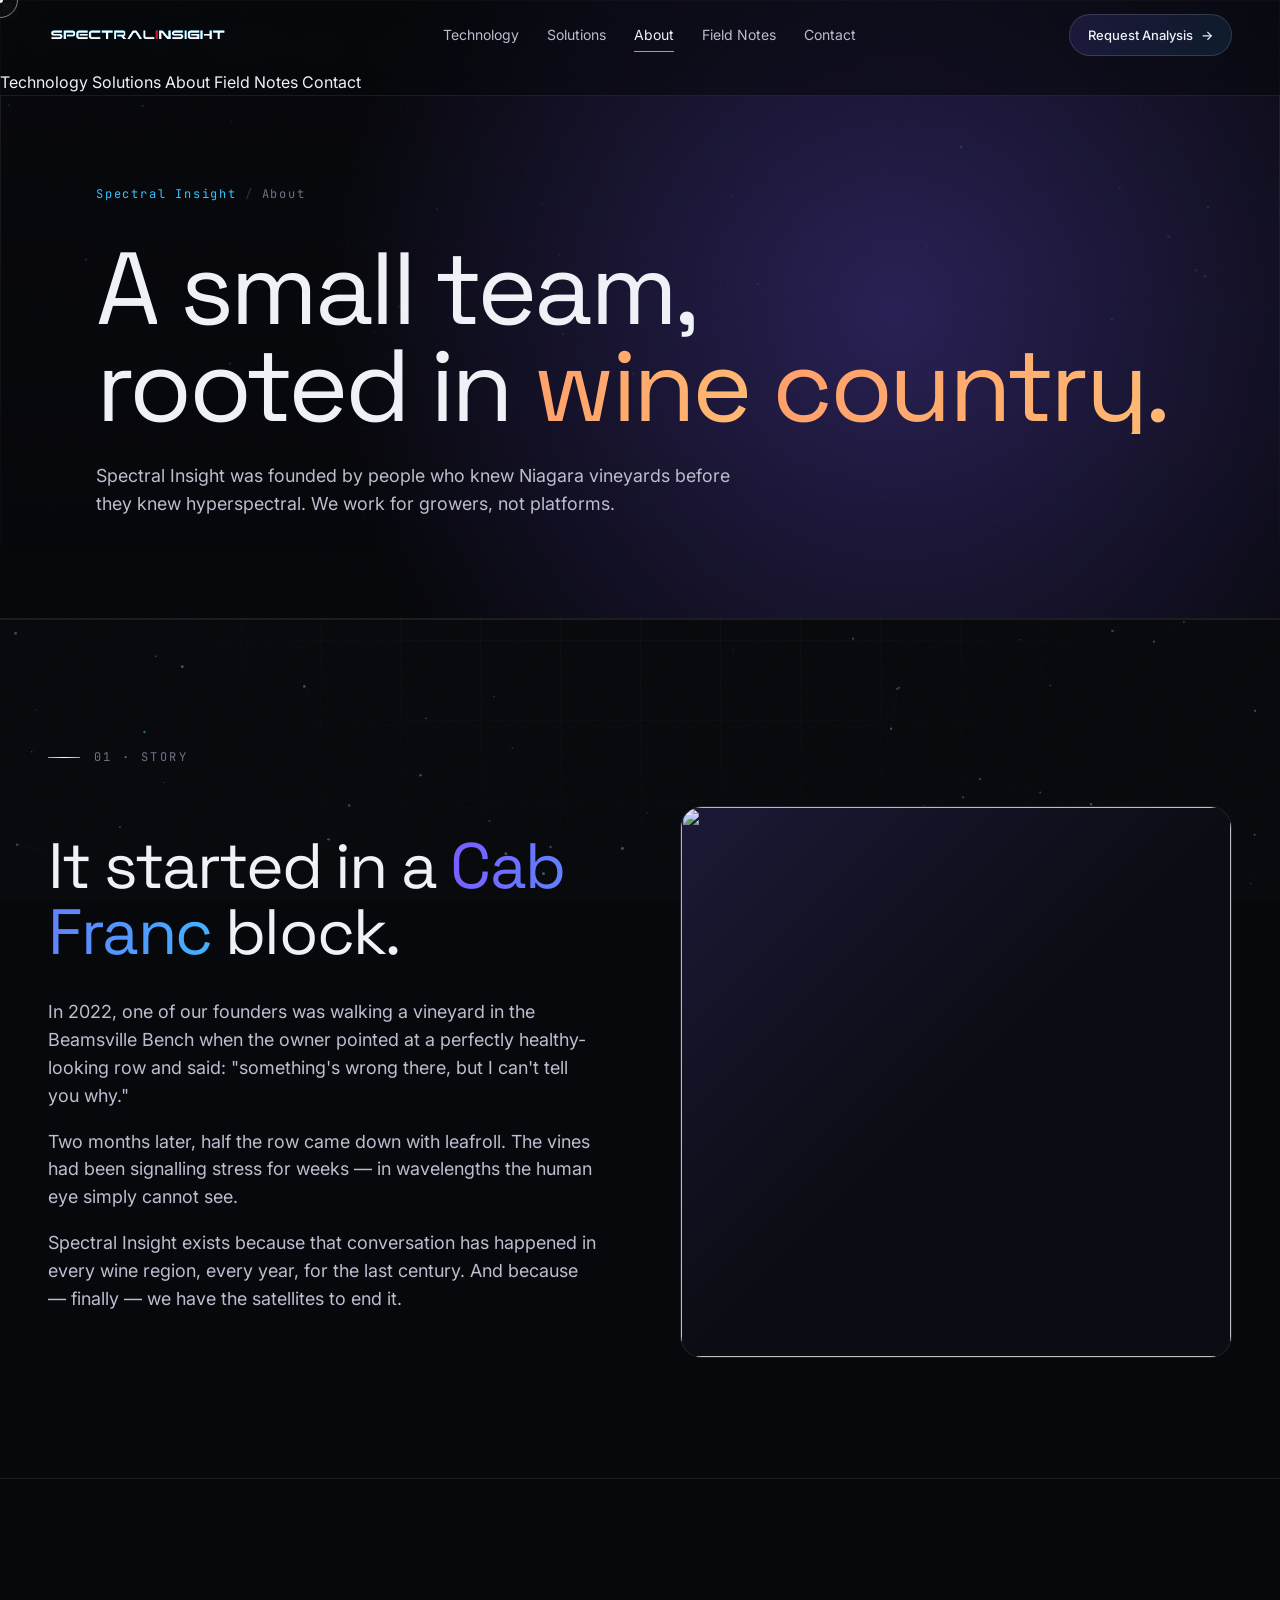
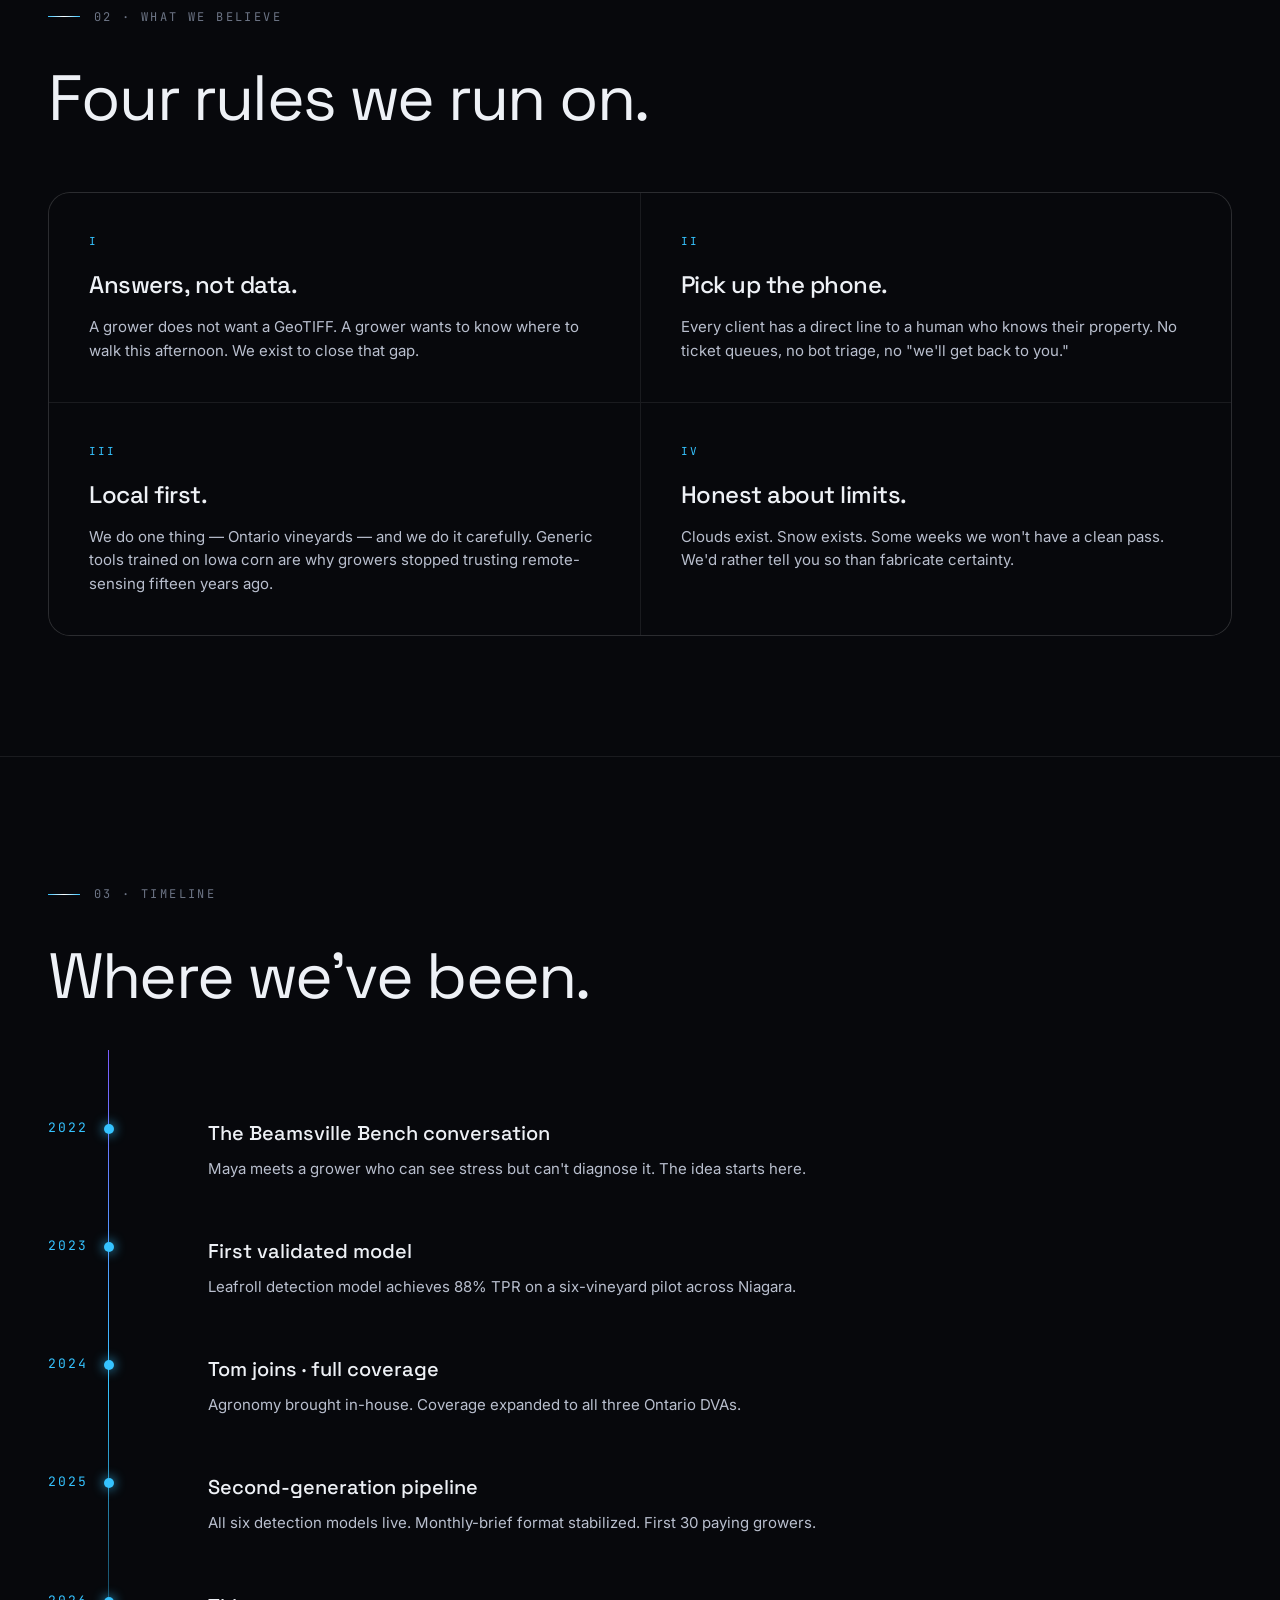
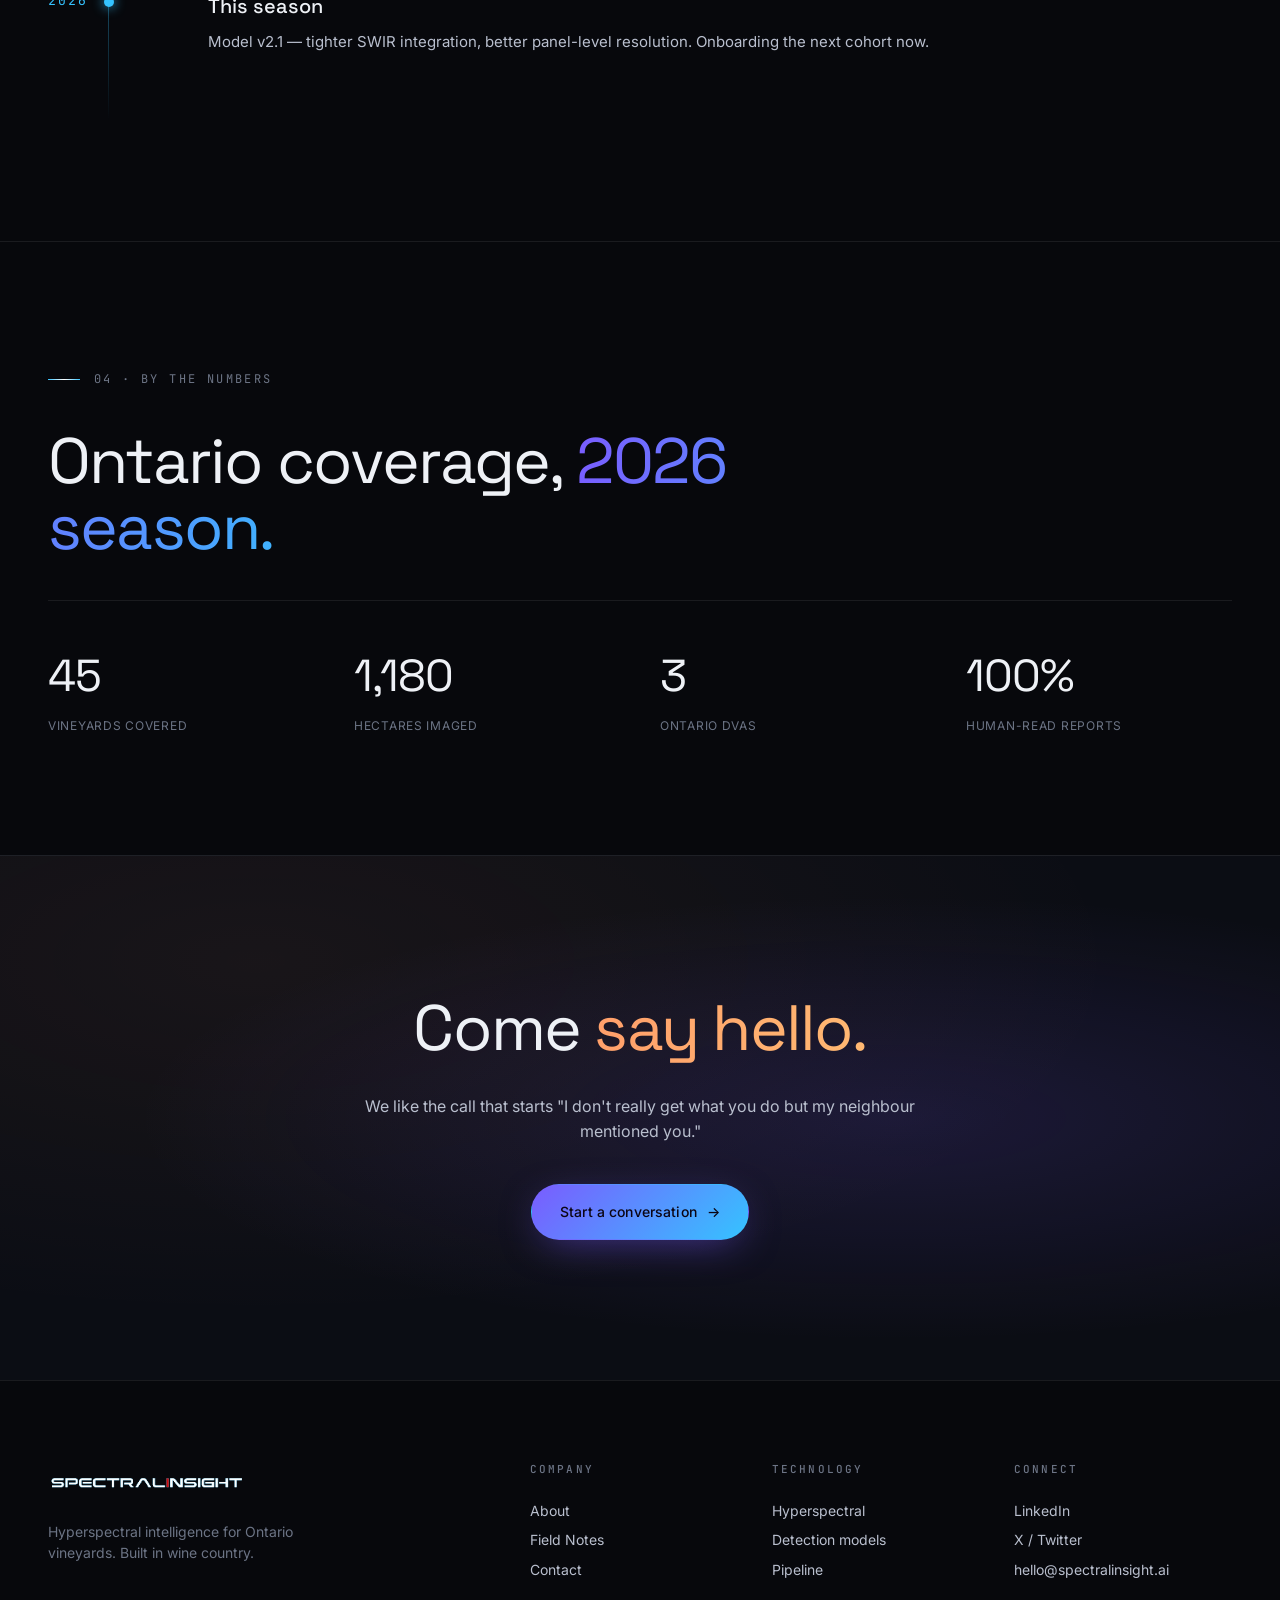
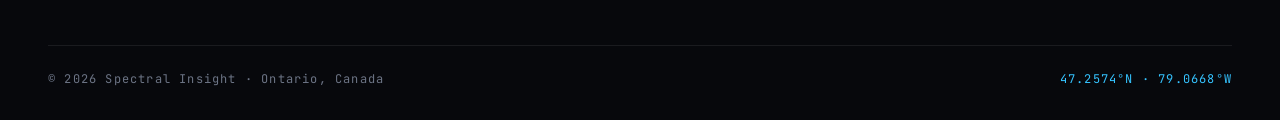
==== commit 3d6b51b5: "Add aggressive Canadian-market SEO across all pages - Per-page titles and descriptions leading with " ====
--- a/about.html
+++ b/about.html
@@ -1,13 +1,51 @@
 <!DOCTYPE html>
-<html lang="en">
+<html lang="en-CA">
 <head>
   <meta charset="UTF-8" />
   <meta name="viewport" content="width=device-width, initial-scale=1.0" />
-  <title>About — Spectral Insight</title>
-  <meta name="description" content="A small team in Ontario wine country turning orbital signal into morning-coffee reading." />
   <link rel="preconnect" href="https://fonts.googleapis.com" />
   <link rel="preconnect" href="https://fonts.gstatic.com" crossorigin />
   <link href="https://fonts.googleapis.com/css2?family=Space+Grotesk:wght@300;400;500;600;700&family=Inter:wght@300;400;500;600&family=JetBrains+Mono:wght@400;500&display=swap" rel="stylesheet" />
+  <!-- Primary Meta -->
+  <title>About Spectral Insight | Canadian Vineyard Satellite Monitoring Team</title>
+  <meta name="description" content="Ontario-based team bringing hyperspectral satellite intelligence to Canadian vineyards. Founded in Niagara wine country, built by remote-sensing PhDs and local agronomists for growers." />
+  <meta name="keywords" content="Canadian vineyard technology company, Ontario satellite monitoring, Niagara wine tech startup, hyperspectral satellite, vineyard monitoring Canada, Ontario vineyards, Niagara wine country, precision viticulture Canada, grapevine disease detection, satellite imaging agriculture Canada, Prince Edward County vineyards, Lake Erie North Shore vineyards, vine stress detection, SWIR vineyard monitoring, Canadian wine technology, remote sensing vineyards Ontario" />
+  <meta name="author" content="Spectral Insight" />
+  <meta name="robots" content="index, follow, max-image-preview:large, max-snippet:-1" />
+  <meta name="googlebot" content="index, follow" />
+  <meta http-equiv="content-language" content="en-CA" />
+
+  <!-- Canadian Geo-Targeting -->
+  <meta name="geo.region" content="CA-ON" />
+  <meta name="geo.placename" content="Grimsby, Ontario, Canada" />
+  <meta name="geo.position" content="43.1997;-79.5604" />
+  <meta name="ICBM" content="43.1997, -79.5604" />
+  <meta name="coverage" content="Niagara Peninsula, Prince Edward County, Lake Erie North Shore" />
+  <meta name="target" content="Canadian vineyard owners, Ontario wine growers" />
+
+  <!-- Canonical -->
+  <link rel="canonical" href="https://akhilgeorge95.github.io/spectral-insight/about.html" />
+
+  <!-- Open Graph -->
+  <meta property="og:type" content="website" />
+  <meta property="og:site_name" content="Spectral Insight" />
+  <meta property="og:locale" content="en_CA" />
+  <meta property="og:title" content="About Spectral Insight | Canadian Vineyard Satellite Monitoring Team" />
+  <meta property="og:description" content="Ontario-based team bringing hyperspectral satellite intelligence to Canadian vineyards. Founded in Niagara wine country, built by remote-sensing PhDs and local agronomists for growers." />
+  <meta property="og:url" content="https://akhilgeorge95.github.io/spectral-insight/about.html" />
+  <meta property="og:image" content="https://akhilgeorge95.github.io/spectral-insight/logo.png" />
+  <meta property="og:image:alt" content="Spectral Insight — hyperspectral vineyard monitoring" />
+
+  <!-- Twitter Card -->
+  <meta name="twitter:card" content="summary_large_image" />
+  <meta name="twitter:title" content="About Spectral Insight | Canadian Vineyard Satellite Monitoring Team" />
+  <meta name="twitter:description" content="Ontario-based team bringing hyperspectral satellite intelligence to Canadian vineyards. Founded in Niagara wine country, built by remote-sensing PhDs and local agronomists for growers." />
+  <meta name="twitter:image" content="https://akhilgeorge95.github.io/spectral-insight/logo.png" />
+
+  <!-- Favicon -->
+  <link rel="icon" type="image/png" href="logo.png" />
+  <link rel="apple-touch-icon" href="logo.png" />
+
   <link rel="stylesheet" href="styles.css" />
 </head>
 <body>
--- a/styles.css
+++ b/styles.css
@@ -1901,3 +1901,924 @@
   25%      { transform: translate(2px, -1px); }
   75%      { transform: translate(-2px, 1px); }
 }
+
+/* ============================================================
+   PHASE 2 — SPECTRAL, ORBITAL, SATELLITE ENHANCEMENTS
+   ============================================================ */
+
+/* ---------- Aurora bottom glow (global) ---------- */
+.aurora-bottom {
+  position: fixed;
+  bottom: -200px;
+  left: -10%;
+  right: -10%;
+  height: 400px;
+  pointer-events: none;
+  z-index: 1;
+  background:
+    radial-gradient(ellipse 60% 100% at 30% 100%, rgba(122,92,255,0.18), transparent 70%),
+    radial-gradient(ellipse 40% 100% at 70% 100%, rgba(53,195,255,0.14), transparent 70%),
+    radial-gradient(ellipse 30% 100% at 50% 100%, rgba(90,255,209,0.1), transparent 70%);
+  filter: blur(40px);
+  animation: aurora-drift 18s ease-in-out infinite alternate;
+}
+@keyframes aurora-drift {
+  from { transform: translateX(-4%) scaleY(1); opacity: 0.8; }
+  to   { transform: translateX(4%) scaleY(1.1); opacity: 1; }
+}
+
+/* ---------- Hero radar sweep ---------- */
+.radar-sweep {
+  position: absolute;
+  top: 50%; right: -200px;
+  transform: translateY(-50%);
+  width: 800px; height: 800px;
+  pointer-events: none;
+  z-index: 2;
+  opacity: 0.35;
+}
+.radar-sweep::before {
+  content: '';
+  position: absolute; inset: 0;
+  border-radius: 50%;
+  background: conic-gradient(
+    from 0deg,
+    transparent 0deg,
+    rgba(53,195,255,0.35) 30deg,
+    transparent 60deg
+  );
+  animation: radar-rot 6s linear infinite;
+}
+.radar-sweep::after {
+  content: '';
+  position: absolute; inset: 0;
+  border-radius: 50%;
+  border: 1px solid rgba(53,195,255,0.15);
+  box-shadow:
+    inset 0 0 0 80px transparent,
+    inset 0 0 0 81px rgba(53,195,255,0.08),
+    inset 0 0 0 200px transparent,
+    inset 0 0 0 201px rgba(53,195,255,0.08),
+    inset 0 0 0 320px transparent,
+    inset 0 0 0 321px rgba(53,195,255,0.05);
+}
+@keyframes radar-rot { to { transform: rotate(360deg); } }
+
+/* ---------- Hero data stream (vertical bars) ---------- */
+.datastream {
+  position: absolute;
+  left: var(--pad);
+  bottom: 40px;
+  display: flex;
+  align-items: end;
+  gap: 3px;
+  height: 48px;
+  z-index: 5;
+}
+.datastream span {
+  display: block;
+  width: 3px;
+  background: linear-gradient(180deg, var(--acc-2), var(--acc-1));
+  border-radius: 1px;
+  animation: ds-pulse 1.4s ease-in-out infinite;
+}
+.datastream span:nth-child(1) { animation-delay: 0s; }
+.datastream span:nth-child(2) { animation-delay: .1s; }
+.datastream span:nth-child(3) { animation-delay: .2s; }
+.datastream span:nth-child(4) { animation-delay: .3s; }
+.datastream span:nth-child(5) { animation-delay: .4s; }
+.datastream span:nth-child(6) { animation-delay: .5s; }
+.datastream span:nth-child(7) { animation-delay: .6s; }
+.datastream span:nth-child(8) { animation-delay: .7s; }
+.datastream span:nth-child(9) { animation-delay: .8s; }
+.datastream span:nth-child(10) { animation-delay: .9s; }
+.datastream span:nth-child(11) { animation-delay: 1s; }
+.datastream span:nth-child(12) { animation-delay: 1.1s; }
+@keyframes ds-pulse {
+  0%, 100% { height: 4px; opacity: 0.4; }
+  50%      { height: 100%; opacity: 1; }
+}
+.datastream-label {
+  position: absolute;
+  left: var(--pad);
+  bottom: 96px;
+  font-family: var(--font-mono);
+  font-size: 10px;
+  letter-spacing: 0.25em;
+  color: var(--ink-mute);
+  z-index: 5;
+}
+
+@media (max-width: 640px) { .datastream, .datastream-label { display: none; } }
+
+/* ---------- Floating orbit badges ---------- */
+.orbit-badge {
+  position: absolute;
+  width: 14px; height: 14px;
+  border: 1px solid var(--acc-2);
+  border-radius: 50%;
+  opacity: 0.4;
+  pointer-events: none;
+  animation: ob-pulse 3s ease-in-out infinite;
+}
+.orbit-badge::before {
+  content: '';
+  position: absolute;
+  inset: 50% 50% 50% 50%;
+  width: 4px; height: 4px;
+  background: var(--acc-2);
+  border-radius: 50%;
+  transform: translate(-50%, -50%);
+}
+@keyframes ob-pulse {
+  0%, 100% { transform: scale(1); opacity: 0.4; }
+  50%      { transform: scale(1.4); opacity: 0.9; }
+}
+
+/* ============================================================
+   CONSTELLATION SECTION
+============================================================ */
+.constellation-sec {
+  position: relative;
+  z-index: 3;
+  padding: 140px 0;
+  border-top: 1px solid var(--line);
+  background:
+    radial-gradient(ellipse at 50% 10%, rgba(53,195,255,0.08), transparent 60%),
+    radial-gradient(ellipse at 80% 80%, rgba(122,92,255,0.08), transparent 60%),
+    var(--bg-2);
+  overflow: hidden;
+}
+
+.constellation-grid {
+  display: grid;
+  grid-template-columns: 1.1fr 1fr;
+  gap: 80px;
+  align-items: center;
+  margin-top: 60px;
+}
+@media (max-width: 900px) {
+  .constellation-grid { grid-template-columns: 1fr; gap: 60px; }
+}
+
+/* 3D spinning Earth */
+.earth-3d {
+  position: relative;
+  aspect-ratio: 1;
+  max-width: 560px;
+  margin: 0 auto;
+  perspective: 1200px;
+  perspective-origin: 50% 50%;
+}
+.earth-3d-inner {
+  position: absolute; inset: 0;
+  transform-style: preserve-3d;
+}
+
+.earth-sphere {
+  position: absolute; inset: 18%;
+  border-radius: 50%;
+  background:
+    radial-gradient(circle at 30% 30%, rgba(53,195,255,0.5), rgba(16,36,64,0.9) 45%, #030614 85%),
+    url("https://images.unsplash.com/photo-1446776811953-b23d57bd21aa?w=1200&q=85") center/cover;
+  background-blend-mode: screen, normal;
+  box-shadow:
+    inset -30px -30px 80px rgba(0,0,0,0.6),
+    inset 20px 20px 40px rgba(53,195,255,0.15),
+    0 0 80px rgba(53,195,255,0.35),
+    0 0 40px rgba(122,92,255,0.25);
+  filter: saturate(1.2);
+  animation: earth-spin 40s linear infinite;
+}
+@keyframes earth-spin {
+  from { background-position: 0% 50%, 0% 50%; }
+  to   { background-position: 500% 50%, 500% 50%; }
+}
+.earth-atmo {
+  position: absolute; inset: 12%;
+  border-radius: 50%;
+  box-shadow:
+    0 0 40px rgba(53,195,255,0.4),
+    inset 0 0 60px rgba(53,195,255,0.15);
+  pointer-events: none;
+}
+.earth-ring {
+  position: absolute;
+  border: 1px solid rgba(53,195,255,0.2);
+  border-radius: 50%;
+  transform-style: preserve-3d;
+}
+.earth-ring.r1 {
+  inset: 5%;
+  animation: ring-wobble 14s linear infinite;
+}
+.earth-ring.r2 {
+  inset: 0;
+  border-color: rgba(122,92,255,0.2);
+  animation: ring-wobble 22s linear infinite reverse;
+}
+@keyframes ring-wobble {
+  from { transform: rotateX(75deg) rotateZ(0deg); }
+  to   { transform: rotateX(75deg) rotateZ(360deg); }
+}
+
+/* Small orbiting satellite icons around earth */
+.earth-sat {
+  position: absolute;
+  top: 50%; left: 50%;
+  width: 0; height: 0;
+  transform-origin: 0 0;
+  color: var(--acc-2);
+}
+.earth-sat svg {
+  position: absolute;
+  filter: drop-shadow(0 0 10px currentColor);
+}
+.earth-sat.s1 { animation: earth-orbit 12s linear infinite; }
+.earth-sat.s1 svg { top: -230px; left: -10px; }
+.earth-sat.s2 { animation: earth-orbit 18s linear infinite reverse; color: var(--acc-1); }
+.earth-sat.s2 svg { top: -260px; left: -10px; }
+.earth-sat.s3 { animation: earth-orbit 24s linear infinite; color: var(--acc-3); }
+.earth-sat.s3 svg { top: -200px; left: -10px; }
+@keyframes earth-orbit { to { transform: rotate(360deg); } }
+
+/* Telemetry panel */
+.telemetry {
+  display: flex; flex-direction: column; gap: 16px;
+}
+.telemetry-panel {
+  padding: 24px 28px;
+  background: rgba(11,13,20,0.6);
+  border: 1px solid var(--line-2);
+  border-radius: var(--radius);
+  backdrop-filter: blur(10px);
+  position: relative;
+  overflow: hidden;
+}
+.telemetry-panel::before {
+  content: '';
+  position: absolute; top: 0; left: 0; right: 0;
+  height: 1px;
+  background: linear-gradient(90deg, transparent, var(--acc-2), transparent);
+  animation: tp-scan 3s linear infinite;
+}
+@keyframes tp-scan {
+  from { transform: translateX(-100%); }
+  to   { transform: translateX(100%); }
+}
+.tp-head {
+  display: flex; align-items: center; justify-content: space-between;
+  margin-bottom: 14px;
+}
+.tp-name {
+  font-family: var(--font-display);
+  font-weight: 500;
+  font-size: 15px;
+  letter-spacing: -0.01em;
+}
+.tp-status {
+  font-family: var(--font-mono);
+  font-size: 9px;
+  letter-spacing: 0.25em;
+  color: var(--ok);
+  display: inline-flex; align-items: center; gap: 6px;
+}
+.tp-grid {
+  display: grid;
+  grid-template-columns: repeat(3, 1fr);
+  gap: 14px;
+}
+.tp-cell { font-family: var(--font-mono); }
+.tp-cell .v {
+  font-size: 16px;
+  color: var(--acc-2);
+  font-family: var(--font-display);
+  letter-spacing: -0.01em;
+}
+.tp-cell .l {
+  font-size: 9px;
+  letter-spacing: 0.2em;
+  color: var(--ink-mute);
+  margin-top: 2px;
+  text-transform: uppercase;
+}
+
+/* ============================================================
+   SATELLITE IMAGERY STRIP (marquee-style)
+============================================================ */
+.sat-strip {
+  position: relative;
+  z-index: 3;
+  padding: 60px 0;
+  overflow: hidden;
+  background: var(--bg-2);
+  border-block: 1px solid var(--line);
+}
+.sat-strip-inner {
+  display: flex;
+  gap: 20px;
+  animation: sat-marq 60s linear infinite;
+  width: fit-content;
+}
+.sat-strip-inner:hover { animation-play-state: paused; }
+.sat-tile {
+  flex-shrink: 0;
+  width: 420px;
+  height: 260px;
+  border-radius: var(--radius);
+  overflow: hidden;
+  position: relative;
+  border: 1px solid var(--line-2);
+  background: var(--bg);
+  transition: transform .4s;
+}
+.sat-tile:hover {
+  transform: translateY(-4px);
+  border-color: var(--acc-2);
+}
+.sat-tile img {
+  width: 100%; height: 100%;
+  object-fit: cover;
+  filter: saturate(0.85) contrast(1.1);
+  transition: transform .6s, filter .6s;
+}
+.sat-tile:hover img { transform: scale(1.05); filter: saturate(1.05) contrast(1.1); }
+.sat-tile-meta {
+  position: absolute;
+  top: 14px; left: 14px; right: 14px;
+  font-family: var(--font-mono);
+  font-size: 10px;
+  letter-spacing: 0.2em;
+  color: #fff;
+  text-transform: uppercase;
+  display: flex; justify-content: space-between;
+  padding: 6px 10px;
+  background: rgba(7,8,12,0.5);
+  backdrop-filter: blur(8px);
+  border-radius: 4px;
+}
+.sat-tile-meta .band { color: var(--acc-3); }
+.sat-tile-caption {
+  position: absolute;
+  bottom: 14px; left: 14px; right: 14px;
+  padding: 12px 14px;
+  background: rgba(7,8,12,0.7);
+  backdrop-filter: blur(10px);
+  border-radius: 4px;
+  font-family: var(--font-mono);
+  font-size: 11px;
+  letter-spacing: 0.1em;
+  color: var(--ink-2);
+}
+.sat-tile-caption strong { color: #fff; }
+@keyframes sat-marq {
+  from { transform: translateX(0); }
+  to   { transform: translateX(-50%); }
+}
+
+/* Crosshair corners on tiles */
+.sat-tile .cross { position: absolute; width: 12px; height: 12px; border: 1px solid var(--acc-3); opacity: 0.8; }
+.sat-tile .cross.tl { top: 44px; left: 14px; border-right: none; border-bottom: none; }
+.sat-tile .cross.tr { top: 44px; right: 14px; border-left: none; border-bottom: none; }
+.sat-tile .cross.bl { bottom: 60px; left: 14px; border-right: none; border-top: none; }
+.sat-tile .cross.br { bottom: 60px; right: 14px; border-left: none; border-top: none; }
+
+/* ============================================================
+   SPECTRUM DEEP-DIVE
+============================================================ */
+.spectrum-deep {
+  position: relative;
+  z-index: 3;
+  padding: 140px 0;
+  border-top: 1px solid var(--line);
+  background:
+    radial-gradient(ellipse at 20% 30%, rgba(122,92,255,0.1), transparent 60%),
+    var(--bg);
+  overflow: hidden;
+}
+
+.reflectance-panel {
+  margin-top: 60px;
+  padding: 48px;
+  border: 1px solid var(--line-2);
+  border-radius: var(--radius-lg);
+  background: linear-gradient(180deg, rgba(11,13,20,0.6), rgba(7,8,12,0.6));
+  backdrop-filter: blur(10px);
+  position: relative;
+}
+@media (max-width: 640px) { .reflectance-panel { padding: 28px; } }
+
+.reflectance-panel::before {
+  content: '';
+  position: absolute; inset: -1px;
+  border-radius: var(--radius-lg);
+  padding: 1px;
+  background: linear-gradient(135deg, var(--acc-1), transparent 40%, var(--acc-2) 70%, transparent);
+  -webkit-mask: linear-gradient(#000 0 0) content-box, linear-gradient(#000 0 0);
+  mask: linear-gradient(#000 0 0) content-box, linear-gradient(#000 0 0);
+  -webkit-mask-composite: xor;
+  mask-composite: exclude;
+  pointer-events: none;
+  opacity: 0.4;
+}
+
+.reflectance-head {
+  display: flex; justify-content: space-between; align-items: baseline;
+  font-family: var(--font-mono);
+  font-size: 11px;
+  letter-spacing: 0.2em;
+  color: var(--ink-mute);
+  margin-bottom: 20px;
+  text-transform: uppercase;
+  flex-wrap: wrap; gap: 12px;
+}
+.reflectance-head .vals { display: flex; gap: 24px; }
+.reflectance-head .vals span { color: var(--acc-2); }
+
+.reflectance-chart {
+  position: relative;
+  height: 240px;
+  background:
+    linear-gradient(rgba(255,255,255,0.04) 1px, transparent 1px) 0 0 / 100% 25%,
+    linear-gradient(90deg, rgba(255,255,255,0.04) 1px, transparent 1px) 0 0 / 10% 100%;
+  border-left: 1px solid var(--line);
+  border-bottom: 1px solid var(--line);
+}
+.reflectance-chart svg { width: 100%; height: 100%; display: block; }
+.reflectance-chart svg path {
+  fill: none;
+  stroke-width: 2;
+  stroke-linejoin: round;
+  stroke-linecap: round;
+}
+.reflectance-chart svg .healthy {
+  stroke: url(#rgrad-healthy);
+  stroke-dasharray: 1400;
+  stroke-dashoffset: 1400;
+  animation: curve-draw 3s var(--ease-out) forwards 0.5s;
+}
+.reflectance-chart svg .stressed {
+  stroke: url(#rgrad-stressed);
+  stroke-dasharray: 1400;
+  stroke-dashoffset: 1400;
+  animation: curve-draw 3s var(--ease-out) forwards 1.2s;
+  opacity: 0.85;
+}
+@keyframes curve-draw { to { stroke-dashoffset: 0; } }
+
+.reflectance-legend {
+  display: flex; gap: 24px;
+  margin-top: 24px;
+  font-family: var(--font-mono);
+  font-size: 11px;
+  letter-spacing: 0.15em;
+  color: var(--ink-2);
+  flex-wrap: wrap;
+}
+.reflectance-legend .swatch {
+  display: inline-block;
+  width: 20px; height: 2px;
+  margin-right: 8px;
+  vertical-align: middle;
+}
+.swatch.healthy  { background: linear-gradient(90deg, var(--acc-1), var(--acc-3)); }
+.swatch.stressed { background: linear-gradient(90deg, var(--warm-1), var(--warm-2)); }
+
+.reflectance-axis-x {
+  display: flex; justify-content: space-between;
+  padding-top: 10px;
+  margin-left: -1px;
+  font-family: var(--font-mono);
+  font-size: 9px;
+  letter-spacing: 0.15em;
+  color: var(--ink-mute);
+}
+
+/* Wavelength picker */
+.wavelength-picker {
+  margin-top: 40px;
+  padding: 24px;
+  border: 1px solid var(--line);
+  border-radius: var(--radius);
+  background: rgba(0,0,0,0.25);
+}
+.wp-label {
+  font-family: var(--font-mono);
+  font-size: 11px;
+  letter-spacing: 0.2em;
+  color: var(--ink-mute);
+  text-transform: uppercase;
+  margin-bottom: 16px;
+  display: flex; justify-content: space-between; align-items: center;
+}
+.wp-label .cur {
+  color: var(--acc-2);
+  font-family: var(--font-display);
+  font-size: 16px;
+  letter-spacing: -0.01em;
+  text-transform: none;
+}
+.wp-bar {
+  position: relative;
+  height: 32px;
+  border-radius: 4px;
+  background: linear-gradient(
+    90deg,
+    #3d0a6d 0%, #3d36c9 12%, #2e8cff 25%,
+    #1ed3d3 38%, #6bff6b 50%, #ffe94d 62%,
+    #ff8a3d 75%, #ff3a2e 88%, #6b0a1e 100%
+  );
+  box-shadow: 0 0 40px rgba(122,92,255,0.3);
+}
+.wp-cursor {
+  position: absolute;
+  top: -6px; bottom: -6px;
+  width: 2px;
+  background: #fff;
+  box-shadow: 0 0 12px #fff;
+  left: 30%;
+  animation: wp-move 8s ease-in-out infinite;
+}
+.wp-cursor::before, .wp-cursor::after {
+  content: '';
+  position: absolute;
+  left: 50%;
+  width: 10px; height: 10px;
+  border: 1px solid #fff;
+  border-radius: 50%;
+  transform: translateX(-50%);
+}
+.wp-cursor::before { top: -14px; }
+.wp-cursor::after { bottom: -14px; }
+@keyframes wp-move {
+  0%, 100% { left: 6%; }
+  25%      { left: 38%; }
+  50%      { left: 62%; }
+  75%      { left: 90%; }
+}
+.wp-scale {
+  display: flex; justify-content: space-between;
+  margin-top: 14px;
+  font-family: var(--font-mono);
+  font-size: 10px;
+  letter-spacing: 0.15em;
+  color: var(--ink-mute);
+}
+
+/* ============================================================
+   BAND GRID
+============================================================ */
+.band-grid {
+  display: grid;
+  grid-template-columns: repeat(5, 1fr);
+  gap: 14px;
+  margin-top: 40px;
+}
+@media (max-width: 700px) { .band-grid { grid-template-columns: repeat(2, 1fr); } }
+
+.band-cell {
+  padding: 18px 16px;
+  border: 1px solid var(--line);
+  border-radius: var(--radius);
+  background: var(--bg-2);
+  transition: all .3s;
+  position: relative;
+  overflow: hidden;
+}
+.band-cell::before {
+  content: '';
+  position: absolute; top: 0; left: 0; right: 0;
+  height: 3px;
+}
+.band-cell.b1::before { background: #3d36c9; }
+.band-cell.b2::before { background: #1ed3d3; }
+.band-cell.b3::before { background: #6bff6b; }
+.band-cell.b4::before { background: #ffe94d; }
+.band-cell.b5::before { background: #ff3a2e; }
+.band-cell:hover {
+  border-color: var(--line-2);
+  transform: translateY(-2px);
+  background: rgba(122,92,255,0.06);
+}
+.band-cell .nm {
+  font-family: var(--font-display);
+  font-size: 22px;
+  letter-spacing: -0.02em;
+  color: var(--ink);
+}
+.band-cell .lbl {
+  font-family: var(--font-mono);
+  font-size: 9px;
+  letter-spacing: 0.2em;
+  color: var(--ink-mute);
+  text-transform: uppercase;
+  margin-top: 4px;
+}
+.band-cell .desc {
+  font-size: 12px;
+  color: var(--ink-2);
+  margin-top: 10px;
+  line-height: 1.4;
+}
+
+/* ============================================================
+   PHASE 3 — SOLUTION DETAIL PAGES
+   ============================================================ */
+
+/* Clickable detect-row (anchor replacing div on solutions.html) */
+.detect-row-link {
+  text-decoration: none;
+  color: inherit;
+  cursor: none;
+  position: relative;
+}
+.detect-row-link::after {
+  content: 'View detail →';
+  position: absolute;
+  top: 20px;
+  right: 28px;
+  font-family: var(--font-mono);
+  font-size: 10px;
+  letter-spacing: 0.2em;
+  color: var(--acc-2);
+  opacity: 0;
+  transition: opacity .3s, transform .3s;
+  transform: translateX(-6px);
+  text-transform: uppercase;
+}
+.detect-row-link:hover::after {
+  opacity: 1;
+  transform: translateX(0);
+}
+.detect-row-link:hover .detect-body h3 {
+  color: var(--acc-3);
+}
+.detect-row-link .detect-body h3 { transition: color .3s; }
+
+/* Solution detail page header tag */
+.sol-detail-tag {
+  display: inline-block;
+  font-family: var(--font-mono);
+  font-size: 11px;
+  letter-spacing: 0.25em;
+  color: var(--acc-2);
+  padding: 6px 12px;
+  border: 1px solid var(--line-2);
+  border-radius: 100px;
+  margin-bottom: 24px;
+  background: rgba(53,195,255,0.06);
+}
+
+/* Band-table specific on solution detail */
+.sol-band-table {
+  margin-top: 40px;
+}
+.sol-band-table td:first-child,
+.sol-band-table td.mono {
+  font-family: var(--font-mono);
+  color: var(--acc-2);
+  font-size: 13px;
+  letter-spacing: 0.08em;
+}
+.sol-band-table td:nth-child(2) {
+  font-family: var(--font-mono);
+  color: var(--ink);
+  letter-spacing: 0.12em;
+  font-size: 11px;
+  text-transform: uppercase;
+}
+.sol-band-table td:last-child {
+  font-family: var(--font-body);
+  color: var(--ink-2);
+  font-size: 14px;
+  letter-spacing: 0;
+  max-width: 420px;
+}
+
+/* Stats grid on detail pages */
+.sol-stats-grid {
+  display: grid;
+  grid-template-columns: repeat(4, 1fr);
+  gap: 24px;
+  margin-top: 40px;
+}
+@media (max-width: 900px) { .sol-stats-grid { grid-template-columns: repeat(2, 1fr); } }
+@media (max-width: 500px) { .sol-stats-grid { grid-template-columns: 1fr; } }
+
+.sol-stats-grid .stat {
+  padding: 24px 20px;
+  border: 1px solid var(--line);
+  border-radius: var(--radius);
+  background: var(--bg-2);
+  transition: all .3s;
+}
+.sol-stats-grid .stat:hover {
+  border-color: var(--line-2);
+  transform: translateY(-2px);
+  background: rgba(122,92,255,0.06);
+}
+.sol-stats-grid .stat-num {
+  font-family: var(--font-display);
+  font-size: 28px;
+  font-weight: 500;
+  letter-spacing: -0.02em;
+  color: var(--acc-2);
+  margin-bottom: 8px;
+}
+.sol-stats-grid .stat-label {
+  font-family: var(--font-mono);
+  font-size: 10px;
+  letter-spacing: 0.2em;
+  color: var(--ink-mute);
+  text-transform: uppercase;
+  margin-bottom: 10px;
+}
+.sol-stats-grid .stat-sub {
+  font-size: 13px;
+  color: var(--ink-2);
+  line-height: 1.45;
+}
+
+/* Report list (detail pages) */
+.report-list {
+  list-style: none;
+  margin-top: 40px;
+  display: grid;
+  gap: 14px;
+  max-width: 70ch;
+}
+.report-list li {
+  padding: 18px 22px 18px 50px;
+  border: 1px solid var(--line);
+  border-radius: var(--radius);
+  background: var(--bg-2);
+  font-size: 16px;
+  color: var(--ink);
+  position: relative;
+  transition: all .3s;
+}
+.report-list li::before {
+  content: '';
+  position: absolute;
+  left: 22px; top: 50%;
+  width: 10px; height: 10px;
+  margin-top: -5px;
+  border: 1px solid var(--acc-2);
+  border-radius: 50%;
+  background: rgba(53,195,255,0.15);
+  box-shadow: 0 0 8px rgba(53,195,255,0.4);
+}
+.report-list li:hover {
+  border-color: var(--line-2);
+  transform: translateX(4px);
+  background: rgba(53,195,255,0.04);
+}
+
+/* Limits list (detail pages) */
+.limits-list {
+  list-style: none;
+  margin-top: 40px;
+  display: grid;
+  gap: 1px;
+  background: var(--line);
+  border: 1px solid var(--line);
+  border-radius: var(--radius-lg);
+  overflow: hidden;
+}
+.limits-list li {
+  padding: 28px 32px;
+  background: var(--bg);
+  transition: background .3s;
+}
+.limits-list li:hover { background: var(--bg-2); }
+.limits-list h4 {
+  font-family: var(--font-display);
+  font-weight: 500;
+  font-size: 19px;
+  letter-spacing: -0.01em;
+  color: var(--ink);
+  margin-bottom: 8px;
+}
+.limits-list p {
+  color: var(--ink-2);
+  font-size: 15px;
+  max-width: 72ch;
+}
+
+/* ============================================================
+   SOLUTION DETAIL — PAGER + CROSS-NAV
+   ============================================================ */
+.sol-pager-sec {
+  position: relative; z-index: 3;
+  padding: 100px 0 20px;
+  border-top: 1px solid var(--line);
+}
+
+.sol-pager {
+  display: grid;
+  grid-template-columns: 1fr 1fr 1fr;
+  gap: 16px;
+  margin-top: 20px;
+}
+@media (max-width: 900px) {
+  .sol-pager { grid-template-columns: 1fr; }
+}
+
+.sol-pager-link {
+  display: flex; align-items: center; gap: 20px;
+  padding: 24px 28px;
+  border: 1px solid var(--line);
+  border-radius: var(--radius-lg);
+  background: var(--bg-2);
+  transition: all .4s var(--ease-out);
+  text-decoration: none;
+  color: inherit;
+  position: relative;
+  overflow: hidden;
+}
+.sol-pager-link::before {
+  content: '';
+  position: absolute; inset: 0;
+  background: linear-gradient(135deg, rgba(122,92,255,0.08), transparent);
+  opacity: 0;
+  transition: opacity .4s;
+}
+.sol-pager-link:hover {
+  border-color: var(--line-2);
+  transform: translateY(-3px);
+  box-shadow: 0 20px 40px -20px rgba(0,0,0,0.6);
+}
+.sol-pager-link:hover::before { opacity: 1; }
+
+.sol-pager-link.next { justify-content: flex-end; text-align: right; }
+.sol-pager-link.all  { justify-content: center; text-align: center;
+  background: linear-gradient(180deg, rgba(122,92,255,0.1), rgba(53,195,255,0.05));
+  border-color: var(--line-2);
+}
+
+.sol-pager-arrow {
+  font-family: var(--font-display);
+  font-size: 28px;
+  color: var(--acc-2);
+  transition: transform .4s var(--ease-out);
+  flex-shrink: 0;
+}
+.sol-pager-link.prev:hover .sol-pager-arrow { transform: translateX(-6px); }
+.sol-pager-link.next:hover .sol-pager-arrow { transform: translateX(6px); }
+
+.sol-pager-body {
+  display: flex; flex-direction: column; gap: 4px;
+  position: relative; z-index: 1;
+}
+.sol-pager-body.right { align-items: flex-end; }
+.sol-pager-body.center { align-items: center; }
+
+.sol-pager-kicker {
+  font-family: var(--font-mono);
+  font-size: 10px;
+  letter-spacing: 0.25em;
+  color: var(--ink-mute);
+  text-transform: uppercase;
+}
+.sol-pager-link:hover .sol-pager-kicker { color: var(--acc-2); }
+
+.sol-pager-title {
+  font-family: var(--font-display);
+  font-weight: 500;
+  font-size: 18px;
+  letter-spacing: -0.01em;
+  color: var(--ink);
+  transition: color .3s;
+}
+.sol-pager-link.all .sol-pager-title { color: var(--acc-2); }
+.sol-pager-link:hover .sol-pager-title { color: var(--acc-3); }
+
+/* Header row for the other-detection-models section */
+.sol-others-head {
+  display: flex;
+  align-items: center;
+  justify-content: space-between;
+  gap: 20px;
+  margin-bottom: 40px;
+  flex-wrap: wrap;
+}
+.sol-others-head .section-label { margin-bottom: 0; }
+.sol-others-all {
+  display: inline-flex; align-items: center; gap: 8px;
+  font-family: var(--font-mono);
+  font-size: 11px;
+  letter-spacing: 0.2em;
+  color: var(--acc-2);
+  padding: 10px 18px;
+  border: 1px solid var(--line-2);
+  border-radius: 100px;
+  transition: all .3s ease;
+  text-transform: uppercase;
+  background: rgba(53,195,255,0.04);
+}
+.sol-others-all span { transition: transform .3s; }
+.sol-others-all:hover {
+  border-color: var(--acc-2);
+  background: rgba(53,195,255,0.15);
+}
+.sol-others-all:hover span { transform: translateX(4px); }
